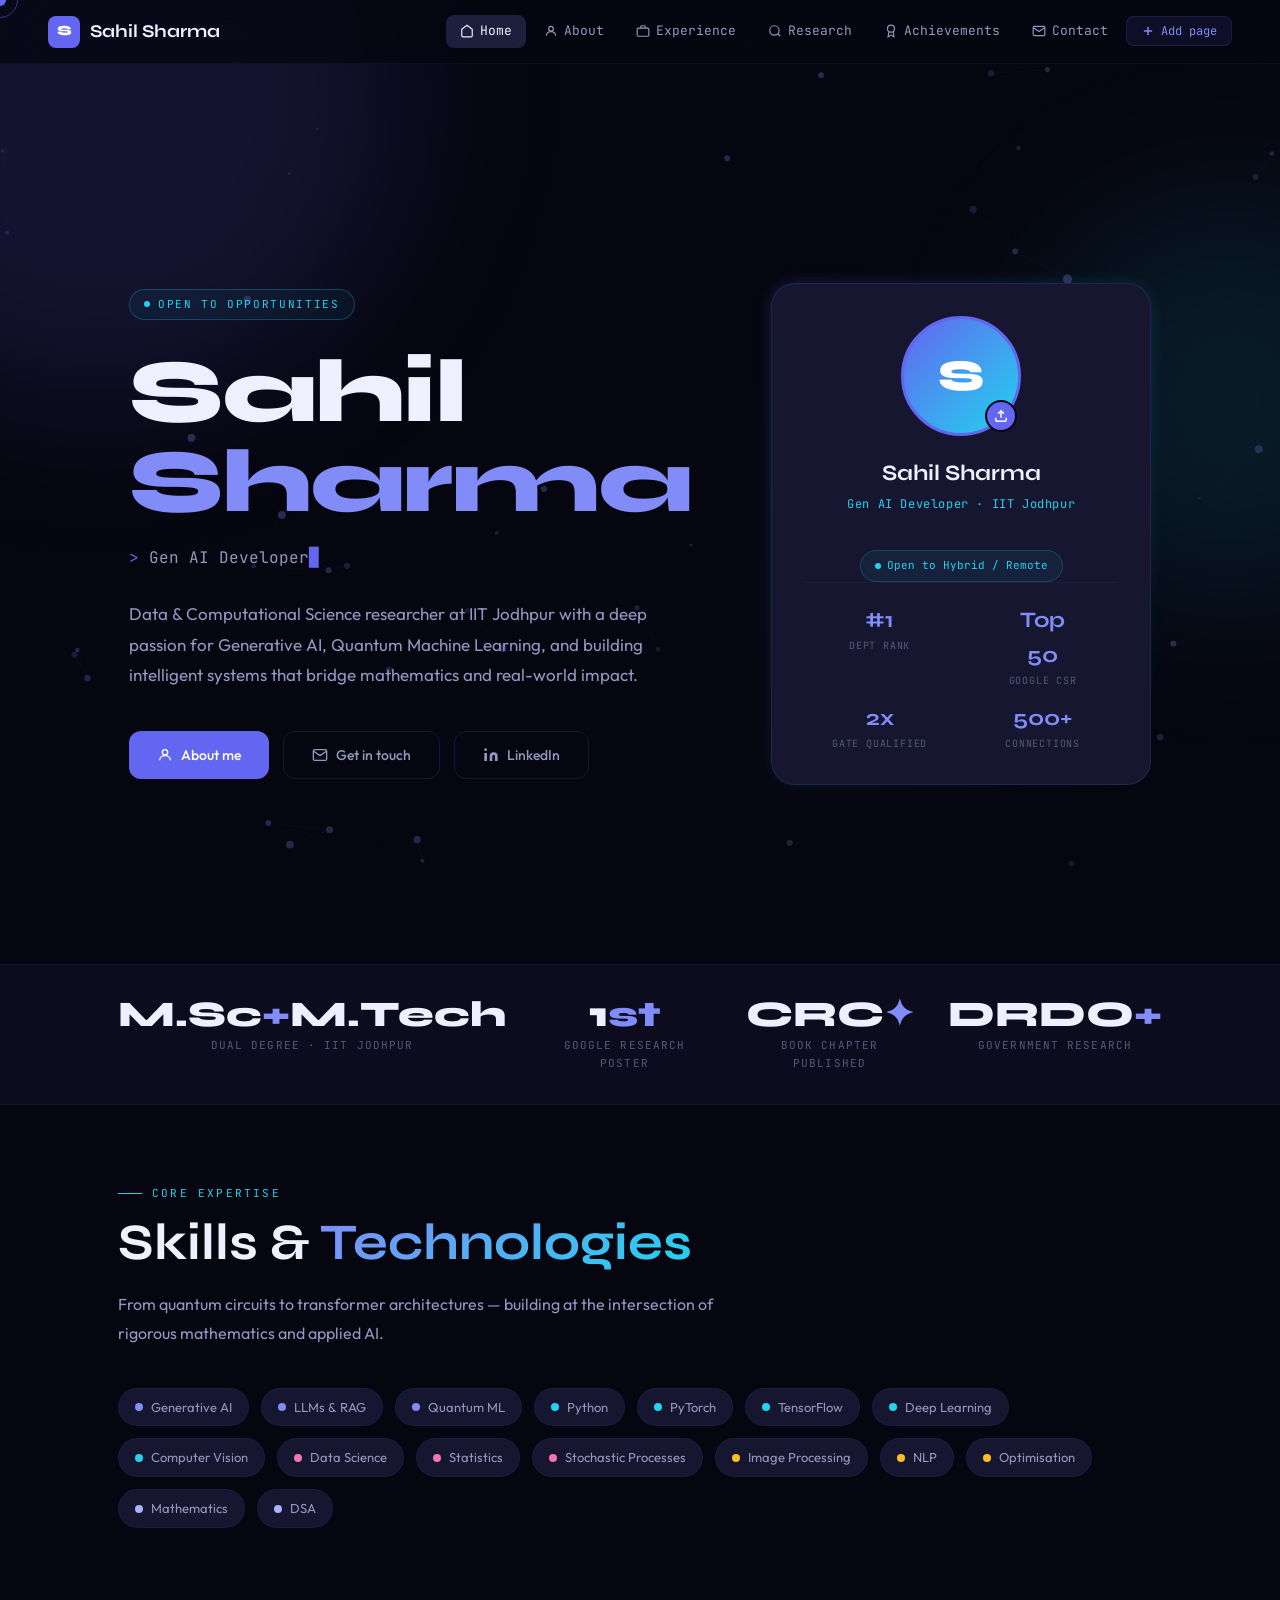
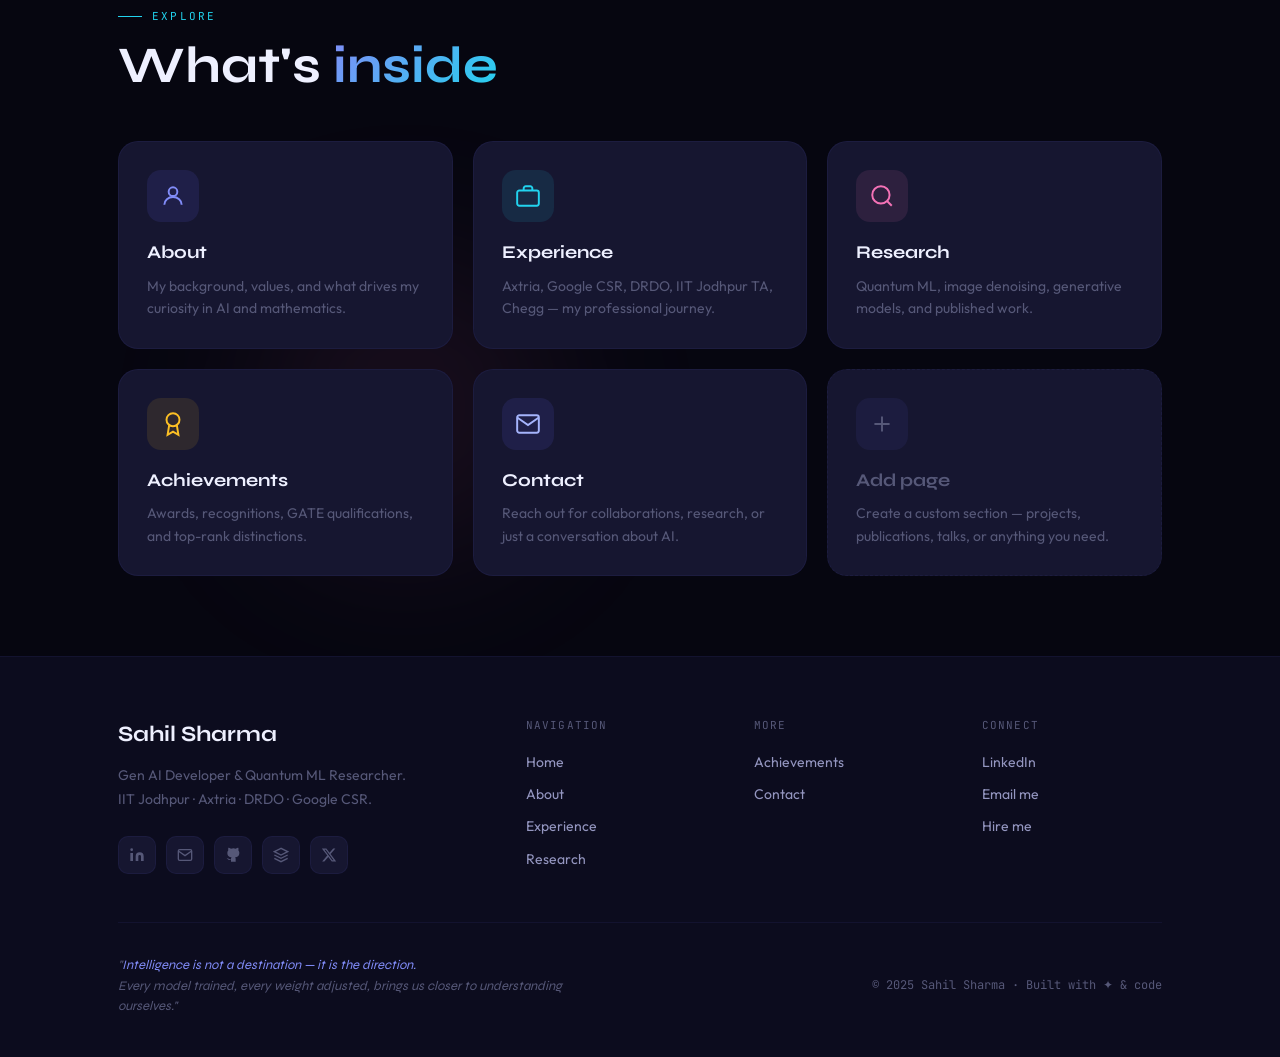
==== index.html @ 3449ba21 "Add files via upload" ====
<!DOCTYPE html>
<html lang="en">
<head>
<meta charset="UTF-8">
<meta name="viewport" content="width=device-width, initial-scale=1.0">
<title>Sahil Sharma — Gen AI Developer & Researcher</title>
<meta name="description" content="Portfolio of Sahil Sharma — Gen AI Developer at Axtria, IIT Jodhpur researcher in Quantum Machine Learning and Data Science.">
<link rel="stylesheet" href="css/main.css">
<style>
/* Hero */
.hero {
  min-height: 100vh;
  display: flex; align-items: center;
  padding: 120px 0 80px;
  position: relative; overflow: hidden;
}
.hero-inner {
  display: grid;
  grid-template-columns: 1fr 380px;
  gap: 80px; align-items: center;
}
.hero-eyebrow {
  display: inline-flex; align-items: center; gap: 8px;
  font-family: var(--font-mono); font-size: 11px;
  color: var(--cyan); letter-spacing: 0.15em; text-transform: uppercase;
  border: 1px solid rgba(34,211,238,0.25); border-radius: 100px;
  padding: 6px 14px; margin-bottom: 28px; background: rgba(34,211,238,0.05);
}
.hero-eyebrow .dot {
  width: 6px; height: 6px; border-radius: 50%; background: var(--cyan);
  animation: blink 1.6s infinite;
}
.hero-name {
  font-family: var(--font-display);
  font-size: clamp(56px, 7vw, 92px);
  font-weight: 800; line-height: 1.0; margin-bottom: 16px;
  letter-spacing: -0.02em;
}
.hero-name .line2 { color: var(--accent2); display: block; }
.hero-typing-wrap {
  display: flex; align-items: center; gap: 10px;
  font-family: var(--font-mono); font-size: 16px;
  color: var(--text2); margin-bottom: 28px; min-height: 28px;
}
.hero-typing-wrap::before { content: '> '; color: var(--accent); }
#typing-text::after {
  content: '█'; color: var(--accent); animation: blink 1s step-start infinite;
}
.hero-desc {
  font-size: 17px; color: var(--text2); line-height: 1.8;
  max-width: 540px; margin-bottom: 40px;
}
.hero-actions { display: flex; gap: 14px; flex-wrap: wrap; }

/* Profile Card */
.profile-card {
  background: var(--surface);
  border: 1px solid var(--border);
  border-radius: 24px;
  padding: 32px;
  text-align: center;
  position: relative;
  animation: float 5s ease-in-out infinite;
}
.profile-card::before {
  content: '';
  position: absolute; inset: -1px;
  border-radius: 25px;
  background: linear-gradient(135deg, rgba(99,102,241,0.4), rgba(34,211,238,0.2), transparent);
  z-index: -1;
  filter: blur(8px);
  opacity: 0.6;
}
.pfp-wrap {
  position: relative;
  width: 120px; height: 120px;
  margin: 0 auto 20px;
  cursor: pointer;
}
.pfp-img {
  width: 120px; height: 120px; border-radius: 50%;
  object-fit: cover; display: none;
  border: 3px solid var(--accent);
}
.pfp-placeholder {
  width: 120px; height: 120px; border-radius: 50%;
  background: linear-gradient(135deg, var(--accent), var(--cyan));
  display: flex; align-items: center; justify-content: center;
  font-family: var(--font-display);
  font-size: 44px; font-weight: 800; color: #fff;
  border: 3px solid var(--accent);
}
.pfp-upload-badge {
  position: absolute; bottom: 4px; right: 4px;
  width: 32px; height: 32px; border-radius: 50%;
  background: var(--accent); border: 2px solid var(--bg);
  display: flex; align-items: center; justify-content: center;
  color: #fff; cursor: pointer;
  transition: transform 0.2s;
}
.pfp-upload-badge:hover { transform: scale(1.1); }
.pfp-upload-badge svg { width: 14px; height: 14px; }
#pfp-upload { display: none; }
.profile-card-name {
  font-family: var(--font-display);
  font-size: 22px; font-weight: 700; margin-bottom: 4px;
}
.profile-card-role {
  font-family: var(--font-mono); font-size: 12px; color: var(--cyan);
  letter-spacing: 0.05em; margin-bottom: 20px;
}
.profile-mini-stats {
  display: grid; grid-template-columns: 1fr 1fr;
  gap: 12px; padding-top: 20px;
  border-top: 1px solid var(--border2);
}
.mini-stat .val {
  font-family: var(--font-display); font-size: 22px; font-weight: 700;
  color: var(--accent2);
}
.mini-stat .lbl {
  font-family: var(--font-mono); font-size: 10px; color: var(--text3);
  text-transform: uppercase; letter-spacing: 0.08em;
}
.profile-status {
  display: inline-flex; align-items: center; gap: 6px;
  margin-top: 16px; padding: 6px 14px;
  background: rgba(34,211,238,0.06); border: 1px solid rgba(34,211,238,0.2);
  border-radius: 100px; font-family: var(--font-mono); font-size: 11px; color: var(--cyan);
}
.profile-status .dot { width:6px;height:6px;border-radius:50%;background:var(--cyan);animation:blink 1.6s infinite; }

/* Quick Stats Bar */
.stats-bar {
  background: var(--bg2);
  border-top: 1px solid var(--border2);
  border-bottom: 1px solid var(--border2);
  padding: 32px 0;
}
.stats-bar-inner {
  display: grid; grid-template-columns: repeat(4, 1fr); gap: 32px;
  text-align: center;
}
.stat-item .val {
  font-family: var(--font-display); font-size: 36px; font-weight: 800;
  color: var(--text); line-height: 1;
}
.stat-item .val span { color: var(--accent2); }
.stat-item .lbl {
  font-family: var(--font-mono); font-size: 11px; color: var(--text3);
  text-transform: uppercase; letter-spacing: 0.1em; margin-top: 4px;
}

/* Skills Preview */
.skills-scroll {
  display: flex; gap: 12px; flex-wrap: wrap; margin-top: 40px;
}
.skill-chip {
  display: flex; align-items: center; gap: 8px;
  padding: 8px 16px; border-radius: 100px;
  background: var(--surface); border: 1px solid var(--border2);
  font-size: 13px; color: var(--text2);
  transition: all 0.25s; cursor: default;
  white-space: nowrap;
}
.skill-chip:hover { border-color: var(--accent); color: var(--text); transform: translateY(-2px); }
.skill-chip .dot { width:8px;height:8px;border-radius:50%;flex-shrink:0; }

/* Page Teaser Cards */
.pages-grid {
  display: grid;
  grid-template-columns: repeat(auto-fill, minmax(260px, 1fr));
  gap: 20px; margin-top: 48px;
}
.page-card {
  display: block; text-decoration: none;
  background: var(--surface); border: 1px solid var(--border2);
  border-radius: var(--radius-lg); padding: 28px;
  transition: all 0.3s; position: relative; overflow: hidden;
  group: true;
}
.page-card::after {
  content: '→';
  position: absolute; right: 20px; top: 50%;
  transform: translateY(-50%) translateX(8px);
  opacity: 0; color: var(--accent2);
  font-size: 20px; transition: all 0.3s;
}
.page-card:hover { border-color: var(--accent); transform: translateY(-4px); }
.page-card:hover::after { opacity: 1; transform: translateY(-50%) translateX(0); }
.page-card-icon {
  width: 52px; height: 52px; border-radius: 14px;
  display: flex; align-items: center; justify-content: center;
  margin-bottom: 16px;
}
.page-card-icon svg { width: 26px; height: 26px; }
.page-card-title {
  font-family: var(--font-display); font-size: 18px; font-weight: 700;
  color: var(--text); margin-bottom: 8px;
}
.page-card-desc { font-size: 14px; color: var(--text3); line-height: 1.6; }

@media(max-width:900px){
  .hero-inner { grid-template-columns:1fr; }
  .profile-card { max-width:320px; margin:0 auto; }
  .stats-bar-inner { grid-template-columns:repeat(2,1fr); }
}
</style>
</head>
<body>
<script src="js/components.js"></script>
<script>
  document.write(getNavHTML(''));
  document.write(getAddPageModalHTML());
</script>

<div class="page-content">
  <!-- ORBs -->
  <div class="orb orb-accent" style="width:600px;height:600px;top:-200px;left:-200px;"></div>
  <div class="orb orb-cyan"   style="width:400px;height:400px;top:200px;right:-150px;"></div>
  <div class="orb orb-pink"   style="width:300px;height:300px;bottom:100px;left:20%;"></div>

  <!-- HERO -->
  <section class="hero">
    <div class="container">
      <div class="hero-inner">
        <div>
          <div class="hero-eyebrow anim-fade-up">
            <span class="dot"></span>
            Open to opportunities
          </div>
          <h1 class="hero-name anim-fade-up-2">
            Sahil
            <span class="line2">Sharma</span>
          </h1>
          <div class="hero-typing-wrap anim-fade-up-3">
            <span id="typing-text"></span>
          </div>
          <p class="hero-desc anim-fade-up-3">
            Data &amp; Computational Science researcher at IIT Jodhpur with a deep passion for
            Generative AI, Quantum Machine Learning, and building intelligent systems
            that bridge mathematics and real-world impact.
          </p>
          <div class="hero-actions anim-fade-up-4">
            <a href="pages/about.html" class="btn btn-primary">
              <svg viewBox="0 0 24 24" fill="none" stroke="currentColor" stroke-width="2"><circle cx="12" cy="8" r="4"/><path d="M4 20c0-4 3.6-7 8-7s8 3 8 7"/></svg>
              About me
            </a>
            <a href="pages/contact.html" class="btn btn-ghost">
              <svg viewBox="0 0 24 24" fill="none" stroke="currentColor" stroke-width="2"><path d="M4 4h16c1.1 0 2 .9 2 2v12c0 1.1-.9 2-2 2H4c-1.1 0-2-.9-2-2V6c0-1.1.9-2 2-2z"/><polyline points="22,6 12,13 2,6"/></svg>
              Get in touch
            </a>
            <a href="https://www.linkedin.com/in/sahil-sharma-2251b715b/" target="_blank" class="btn btn-ghost">
              <svg viewBox="0 0 24 24" fill="currentColor" width="16" height="16"><path d="M16 8a6 6 0 0 1 6 6v7h-4v-7a2 2 0 0 0-4 0v7h-4v-7a6 6 0 0 1 6-6zM2 9h4v12H2z"/><circle cx="4" cy="4" r="2"/></svg>
              LinkedIn
            </a>
          </div>
        </div>

        <!-- Profile Card -->
        <div class="anim-fade-up-4">
          <div class="profile-card">
            <div class="pfp-wrap" onclick="document.getElementById('pfp-upload').click()" data-tooltip="Click to update photo">
              <img class="pfp-img" id="pfp-preview" alt="Sahil Sharma">
              <div class="pfp-placeholder" id="pfp-placeholder">S</div>
              <div class="pfp-upload-badge">
                <svg viewBox="0 0 24 24" fill="none" stroke="currentColor" stroke-width="2.5"><path d="M21 15v4a2 2 0 0 1-2 2H5a2 2 0 0 1-2-2v-4"/><polyline points="17 8 12 3 7 8"/><line x1="12" y1="3" x2="12" y2="15"/></svg>
              </div>
            </div>
            <input type="file" id="pfp-upload" accept="image/*">
            <div class="profile-card-name">Sahil Sharma</div>
            <div class="profile-card-role">Gen AI Developer · IIT Jodhpur</div>
            <div class="profile-status"><span class="dot"></span> Open to Hybrid / Remote</div>
            <div class="profile-mini-stats">
              <div class="mini-stat"><div class="val">#1</div><div class="lbl">Dept Rank</div></div>
              <div class="mini-stat"><div class="val">Top<br>50</div><div class="lbl">Google CSR</div></div>
              <div class="mini-stat"><div class="val">2x</div><div class="lbl">GATE Qualified</div></div>
              <div class="mini-stat"><div class="val">500+</div><div class="lbl">Connections</div></div>
            </div>
          </div>
        </div>
      </div>
    </div>
  </section>

  <!-- STATS BAR -->
  <div class="stats-bar">
    <div class="container">
      <div class="stats-bar-inner">
        <div class="stat-item" data-reveal data-delay="0s">
          <div class="val">M.Sc<span>+</span>M.Tech</div>
          <div class="lbl">Dual Degree · IIT Jodhpur</div>
        </div>
        <div class="stat-item" data-reveal data-delay="0.1s">
          <div class="val">1<span>st</span></div>
          <div class="lbl">Google Research Poster</div>
        </div>
        <div class="stat-item" data-reveal data-delay="0.2s">
          <div class="val">CRC<span>✦</span></div>
          <div class="lbl">Book Chapter Published</div>
        </div>
        <div class="stat-item" data-reveal data-delay="0.3s">
          <div class="val">DRDO<span>+</span></div>
          <div class="lbl">Government Research</div>
        </div>
      </div>
    </div>
  </div>

  <!-- SKILLS -->
  <section class="section">
    <div class="container">
      <div class="section-eyebrow" data-reveal>Core Expertise</div>
      <h2 class="section-title" data-reveal>Skills &amp; <span class="highlight">Technologies</span></h2>
      <p class="section-sub" data-reveal data-delay="0.1s">
        From quantum circuits to transformer architectures — building at the intersection of rigorous mathematics and applied AI.
      </p>
      <div class="skills-scroll" data-reveal data-delay="0.2s">
        <div class="skill-chip"><span class="dot" style="background:#818cf8"></span>Generative AI</div>
        <div class="skill-chip"><span class="dot" style="background:#818cf8"></span>LLMs &amp; RAG</div>
        <div class="skill-chip"><span class="dot" style="background:#818cf8"></span>Quantum ML</div>
        <div class="skill-chip"><span class="dot" style="background:#22d3ee"></span>Python</div>
        <div class="skill-chip"><span class="dot" style="background:#22d3ee"></span>PyTorch</div>
        <div class="skill-chip"><span class="dot" style="background:#22d3ee"></span>TensorFlow</div>
        <div class="skill-chip"><span class="dot" style="background:#22d3ee"></span>Deep Learning</div>
        <div class="skill-chip"><span class="dot" style="background:#22d3ee"></span>Computer Vision</div>
        <div class="skill-chip"><span class="dot" style="background:#f472b6"></span>Data Science</div>
        <div class="skill-chip"><span class="dot" style="background:#f472b6"></span>Statistics</div>
        <div class="skill-chip"><span class="dot" style="background:#f472b6"></span>Stochastic Processes</div>
        <div class="skill-chip"><span class="dot" style="background:#fbbf24"></span>Image Processing</div>
        <div class="skill-chip"><span class="dot" style="background:#fbbf24"></span>NLP</div>
        <div class="skill-chip"><span class="dot" style="background:#fbbf24"></span>Optimisation</div>
        <div class="skill-chip"><span class="dot" style="background:#a5b4fc"></span>Mathematics</div>
        <div class="skill-chip"><span class="dot" style="background:#a5b4fc"></span>DSA</div>
      </div>
    </div>
  </section>

  <!-- PAGES OVERVIEW -->
  <section class="section" style="padding-top:0;">
    <div class="container">
      <div class="section-eyebrow" data-reveal>Explore</div>
      <h2 class="section-title" data-reveal>What's <span class="highlight">inside</span></h2>
      <div class="pages-grid">
        <a href="pages/about.html" class="page-card" data-reveal>
          <div class="page-card-icon" style="background:rgba(99,102,241,0.12);">
            <svg viewBox="0 0 24 24" fill="none" stroke="#818cf8" stroke-width="1.8"><circle cx="12" cy="8" r="4"/><path d="M4 20c0-4 3.6-7 8-7s8 3 8 7"/></svg>
          </div>
          <div class="page-card-title">About</div>
          <div class="page-card-desc">My background, values, and what drives my curiosity in AI and mathematics.</div>
        </a>
        <a href="pages/experience.html" class="page-card" data-reveal data-delay="0.05s">
          <div class="page-card-icon" style="background:rgba(34,211,238,0.1);">
            <svg viewBox="0 0 24 24" fill="none" stroke="#22d3ee" stroke-width="1.8"><rect x="2" y="7" width="20" height="14" rx="2"/><path d="M16 7V5a2 2 0 0 0-2-2h-4a2 2 0 0 0-2 2v2"/></svg>
          </div>
          <div class="page-card-title">Experience</div>
          <div class="page-card-desc">Axtria, Google CSR, DRDO, IIT Jodhpur TA, Chegg — my professional journey.</div>
        </a>
        <a href="pages/research.html" class="page-card" data-reveal data-delay="0.1s">
          <div class="page-card-icon" style="background:rgba(244,114,182,0.1);">
            <svg viewBox="0 0 24 24" fill="none" stroke="#f472b6" stroke-width="1.8"><circle cx="11" cy="11" r="8"/><path d="m21 21-4.35-4.35"/></svg>
          </div>
          <div class="page-card-title">Research</div>
          <div class="page-card-desc">Quantum ML, image denoising, generative models, and published work.</div>
        </a>
        <a href="pages/achievements.html" class="page-card" data-reveal data-delay="0.15s">
          <div class="page-card-icon" style="background:rgba(251,191,36,0.1);">
            <svg viewBox="0 0 24 24" fill="none" stroke="#fbbf24" stroke-width="1.8"><circle cx="12" cy="8" r="6"/><path d="M15.477 12.89L17 22l-5-3-5 3 1.523-9.11"/></svg>
          </div>
          <div class="page-card-title">Achievements</div>
          <div class="page-card-desc">Awards, recognitions, GATE qualifications, and top-rank distinctions.</div>
        </a>
        <a href="pages/contact.html" class="page-card" data-reveal data-delay="0.2s">
          <div class="page-card-icon" style="background:rgba(99,102,241,0.12);">
            <svg viewBox="0 0 24 24" fill="none" stroke="#a5b4fc" stroke-width="1.8"><path d="M4 4h16c1.1 0 2 .9 2 2v12c0 1.1-.9 2-2 2H4c-1.1 0-2-.9-2-2V6c0-1.1.9-2 2-2z"/><polyline points="22,6 12,13 2,6"/></svg>
          </div>
          <div class="page-card-title">Contact</div>
          <div class="page-card-desc">Reach out for collaborations, research, or just a conversation about AI.</div>
        </a>
        <div class="page-card" id="add-page-trigger" style="cursor:pointer;border-style:dashed;" data-reveal data-delay="0.25s" onclick="document.getElementById('add-page-btn').click()">
          <div class="page-card-icon" style="background:rgba(99,102,241,0.08);">
            <svg viewBox="0 0 24 24" fill="none" stroke="#565878" stroke-width="1.8"><line x1="12" y1="5" x2="12" y2="19"/><line x1="5" y1="12" x2="19" y2="12"/></svg>
          </div>
          <div class="page-card-title" style="color:var(--text3);">Add page</div>
          <div class="page-card-desc">Create a custom section — projects, publications, talks, or anything you need.</div>
        </div>
      </div>
    </div>
  </section>
</div>

<script>document.write(getFooterHTML(''));</script>
<script src="js/main.js"></script>
</body>
</html>
---- css/main.css ----
@import url('https://fonts.googleapis.com/css2?family=Syne:wght@400;500;600;700;800&family=Outfit:wght@300;400;500;600&family=JetBrains+Mono:wght@400;500&display=swap');

:root {
  --bg:       #060610;
  --bg2:      #0c0c1e;
  --bg3:      #111128;
  --surface:  #161630;
  --surface2: #1e1e3d;
  --border:   rgba(99,102,241,0.18);
  --border2:  rgba(99,102,241,0.08);
  --accent:   #6366f1;
  --accent2:  #818cf8;
  --accent3:  #a5b4fc;
  --cyan:     #22d3ee;
  --cyan2:    #67e8f9;
  --pink:     #f472b6;
  --gold:     #fbbf24;
  --text:     #eef0ff;
  --text2:    #9496c0;
  --text3:    #565878;
  --radius:   12px;
  --radius-lg:20px;
  --nav-h:    64px;
  --font-display: 'Syne', sans-serif;
  --font-body:    'Outfit', sans-serif;
  --font-mono:    'JetBrains Mono', monospace;
}

*, *::before, *::after { box-sizing: border-box; margin: 0; padding: 0; }
html { scroll-behavior: smooth; font-size: 16px; }

body {
  font-family: var(--font-body);
  background: var(--bg);
  color: var(--text);
  min-height: 100vh;
  overflow-x: hidden;
  line-height: 1.6;
  cursor: none;
}

/* ── Custom Cursor ── */
#cursor {
  width: 12px; height: 12px;
  border-radius: 50%;
  background: var(--accent);
  position: fixed;
  pointer-events: none;
  z-index: 9999;
  transform: translate(-50%,-50%);
  transition: transform 0.1s, width 0.2s, height 0.2s, opacity 0.2s;
  mix-blend-mode: screen;
}
#cursor-ring {
  width: 36px; height: 36px;
  border-radius: 50%;
  border: 1px solid rgba(99,102,241,0.5);
  position: fixed;
  pointer-events: none;
  z-index: 9998;
  transform: translate(-50%,-50%);
  transition: transform 0.12s ease-out, width 0.2s, height 0.2s;
}
body:has(a:hover) #cursor, body:has(button:hover) #cursor { width: 20px; height: 20px; }

/* ── Neural Grid Background ── */
.neural-bg {
  position: fixed; inset: 0; z-index: 0; pointer-events: none; overflow: hidden;
}
.neural-bg canvas { position: absolute; inset: 0; opacity: 0.35; }

/* ── Navigation ── */
nav {
  position: fixed; top: 0; left: 0; right: 0;
  height: var(--nav-h);
  z-index: 100;
  display: flex;
  align-items: center;
  justify-content: space-between;
  padding: 0 48px;
  background: rgba(6,6,16,0.75);
  backdrop-filter: blur(20px);
  border-bottom: 1px solid var(--border2);
}
.nav-logo {
  font-family: var(--font-display);
  font-size: 18px;
  font-weight: 700;
  color: var(--text);
  text-decoration: none;
  display: flex;
  align-items: center;
  gap: 10px;
}
.nav-logo-mark {
  width: 32px; height: 32px;
  background: var(--accent);
  border-radius: 8px;
  display: flex; align-items: center; justify-content: center;
  font-size: 14px; font-weight: 800; color: #fff;
}
.nav-links {
  display: flex; gap: 4px; align-items: center;
}
.nav-links a {
  font-size: 13px;
  font-family: var(--font-mono);
  color: var(--text2);
  text-decoration: none;
  padding: 6px 14px;
  border-radius: 8px;
  transition: all 0.2s;
  display: flex; align-items: center; gap: 6px;
}
.nav-links a:hover, .nav-links a.active {
  color: var(--text);
  background: var(--surface2);
}
.nav-links a svg { width: 14px; height: 14px; }

/* Add Page Button */
.nav-add-btn {
  display: flex; align-items: center; gap: 6px;
  font-size: 12px;
  font-family: var(--font-mono);
  color: var(--accent2);
  background: rgba(99,102,241,0.1);
  border: 1px solid var(--border);
  border-radius: 8px;
  padding: 6px 14px;
  cursor: pointer;
  transition: all 0.2s;
  text-decoration: none;
}
.nav-add-btn:hover { background: rgba(99,102,241,0.2); color: var(--text); }

/* ── Page Content ── */
.page-content {
  position: relative; z-index: 1;
  min-height: 100vh;
  padding-top: var(--nav-h);
}

/* ── Section Wrappers ── */
.container { max-width: 1140px; margin: 0 auto; padding: 0 48px; }
.section { padding: 80px 0; }
.section-sm { padding: 48px 0; }

/* ── Section Labels ── */
.section-eyebrow {
  font-family: var(--font-mono);
  font-size: 11px;
  color: var(--cyan);
  letter-spacing: 0.2em;
  text-transform: uppercase;
  margin-bottom: 12px;
  display: flex; align-items: center; gap: 10px;
}
.section-eyebrow::before {
  content: '';
  width: 24px; height: 1px;
  background: var(--cyan);
  display: block;
}
.section-title {
  font-family: var(--font-display);
  font-size: clamp(32px, 4vw, 52px);
  font-weight: 700;
  line-height: 1.08;
  color: var(--text);
  margin-bottom: 20px;
}
.section-title .highlight {
  background: linear-gradient(135deg, var(--accent2), var(--cyan));
  -webkit-background-clip: text;
  -webkit-text-fill-color: transparent;
  background-clip: text;
}
.section-sub {
  font-size: 16px;
  color: var(--text2);
  line-height: 1.8;
  max-width: 600px;
}

/* ── Cards ── */
.card {
  background: var(--surface);
  border: 1px solid var(--border2);
  border-radius: var(--radius-lg);
  padding: 28px;
  transition: border-color 0.3s, transform 0.3s;
  position: relative;
  overflow: hidden;
}
.card::before {
  content: '';
  position: absolute; top: 0; left: 0; right: 0;
  height: 1px;
  background: linear-gradient(90deg, transparent, var(--accent), transparent);
  opacity: 0;
  transition: opacity 0.3s;
}
.card:hover { border-color: var(--border); transform: translateY(-3px); }
.card:hover::before { opacity: 1; }

/* ── Buttons ── */
.btn {
  display: inline-flex; align-items: center; gap: 8px;
  padding: 12px 28px;
  border-radius: var(--radius);
  font-family: var(--font-body);
  font-size: 14px;
  font-weight: 500;
  cursor: pointer;
  text-decoration: none;
  border: none;
  transition: all 0.2s;
}
.btn-primary {
  background: var(--accent);
  color: #fff;
}
.btn-primary:hover { background: var(--accent2); transform: translateY(-2px); }
.btn-ghost {
  background: transparent;
  color: var(--text2);
  border: 1px solid var(--border);
}
.btn-ghost:hover { border-color: var(--accent); color: var(--text); background: rgba(99,102,241,0.08); }
.btn svg { width: 16px; height: 16px; }

/* ── Tags / Badges ── */
.tag {
  display: inline-flex; align-items: center; gap: 6px;
  font-family: var(--font-mono);
  font-size: 11px;
  padding: 4px 12px;
  border-radius: 100px;
  letter-spacing: 0.05em;
}
.tag-accent { background: rgba(99,102,241,0.12); color: var(--accent3); border: 1px solid rgba(99,102,241,0.2); }
.tag-cyan   { background: rgba(34,211,238,0.1);  color: var(--cyan2);   border: 1px solid rgba(34,211,238,0.2); }
.tag-pink   { background: rgba(244,114,182,0.1); color: var(--pink);    border: 1px solid rgba(244,114,182,0.2); }
.tag-gold   { background: rgba(251,191,36,0.1);  color: var(--gold);    border: 1px solid rgba(251,191,36,0.2); }

/* ── Glowing Orb Accents ── */
.orb {
  position: absolute;
  border-radius: 50%;
  filter: blur(80px);
  pointer-events: none;
  z-index: 0;
}
.orb-accent { background: rgba(99,102,241,0.15); }
.orb-cyan   { background: rgba(34,211,238,0.1);  }
.orb-pink   { background: rgba(244,114,182,0.08); }

/* ── Footer ── */
footer {
  position: relative; z-index: 1;
  border-top: 1px solid var(--border2);
  padding: 60px 0 40px;
  background: var(--bg2);
}
.footer-grid {
  display: grid;
  grid-template-columns: 2fr 1fr 1fr 1fr;
  gap: 48px;
  margin-bottom: 48px;
}
.footer-brand-name {
  font-family: var(--font-display);
  font-size: 22px;
  font-weight: 700;
  color: var(--text);
  margin-bottom: 12px;
}
.footer-brand-desc {
  font-size: 14px;
  color: var(--text3);
  line-height: 1.7;
  margin-bottom: 24px;
}
.footer-social { display: flex; gap: 10px; }
.footer-social a {
  width: 38px; height: 38px;
  border-radius: 10px;
  border: 1px solid var(--border2);
  background: var(--surface);
  display: flex; align-items: center; justify-content: center;
  color: var(--text3);
  text-decoration: none;
  transition: all 0.2s;
}
.footer-social a:hover { border-color: var(--accent); color: var(--accent2); background: rgba(99,102,241,0.08); }
.footer-social a svg { width: 16px; height: 16px; }
.footer-col-title {
  font-family: var(--font-mono);
  font-size: 11px;
  color: var(--text3);
  text-transform: uppercase;
  letter-spacing: 0.1em;
  margin-bottom: 16px;
}
.footer-links { display: flex; flex-direction: column; gap: 10px; }
.footer-links a {
  font-size: 14px; color: var(--text2);
  text-decoration: none; transition: color 0.2s;
  display: flex; align-items: center; gap: 6px;
}
.footer-links a:hover { color: var(--accent2); }
.footer-bottom {
  padding-top: 32px;
  border-top: 1px solid var(--border2);
  display: flex; align-items: center; justify-content: space-between;
  flex-wrap: wrap; gap: 16px;
}
.footer-quote {
  font-family: var(--font-display);
  font-size: 13px;
  font-style: italic;
  color: var(--text3);
  max-width: 480px;
  line-height: 1.6;
}
.footer-quote span { color: var(--accent2); }
.footer-copy { font-size: 12px; color: var(--text3); font-family: var(--font-mono); }

/* ── Add Page Modal ── */
.modal-overlay {
  position: fixed; inset: 0; z-index: 500;
  background: rgba(6,6,16,0.85);
  backdrop-filter: blur(12px);
  display: flex; align-items: center; justify-content: center;
  opacity: 0; pointer-events: none;
  transition: opacity 0.3s;
}
.modal-overlay.open { opacity: 1; pointer-events: all; }
.modal {
  background: var(--surface);
  border: 1px solid var(--border);
  border-radius: var(--radius-lg);
  padding: 40px;
  width: min(560px, 90vw);
  transform: translateY(20px);
  transition: transform 0.3s;
}
.modal-overlay.open .modal { transform: translateY(0); }
.modal-title {
  font-family: var(--font-display);
  font-size: 22px;
  font-weight: 700;
  margin-bottom: 8px;
}
.modal-sub { font-size: 14px; color: var(--text2); margin-bottom: 28px; }
.form-group { margin-bottom: 20px; }
.form-label {
  display: block;
  font-family: var(--font-mono);
  font-size: 11px;
  color: var(--text3);
  text-transform: uppercase;
  letter-spacing: 0.1em;
  margin-bottom: 8px;
}
.form-input, .form-select, .form-textarea {
  width: 100%;
  background: var(--bg3);
  border: 1px solid var(--border2);
  border-radius: var(--radius);
  padding: 10px 14px;
  font-family: var(--font-body);
  font-size: 14px;
  color: var(--text);
  transition: border-color 0.2s;
  outline: none;
}
.form-input:focus, .form-select:focus, .form-textarea:focus { border-color: var(--accent); }
.form-textarea { resize: vertical; min-height: 80px; }
.form-select option { background: var(--bg3); }
.modal-actions { display: flex; gap: 12px; justify-content: flex-end; margin-top: 28px; }
.icon-grid {
  display: grid; grid-template-columns: repeat(6,1fr); gap: 8px; margin-top: 8px;
}
.icon-option {
  aspect-ratio: 1;
  border: 1px solid var(--border2);
  border-radius: 10px;
  display: flex; align-items: center; justify-content: center;
  cursor: pointer;
  transition: all 0.2s;
  font-size: 18px;
  background: var(--bg3);
}
.icon-option:hover, .icon-option.selected { border-color: var(--accent); background: rgba(99,102,241,0.1); }

/* ── Tooltip ── */
[data-tooltip] { position: relative; }
[data-tooltip]::after {
  content: attr(data-tooltip);
  position: absolute;
  bottom: calc(100% + 8px);
  left: 50%; transform: translateX(-50%);
  background: var(--surface2);
  color: var(--text);
  font-family: var(--font-mono);
  font-size: 11px;
  padding: 6px 10px;
  border-radius: 6px;
  white-space: nowrap;
  border: 1px solid var(--border);
  pointer-events: none;
  opacity: 0;
  transition: opacity 0.2s;
  z-index: 200;
}
[data-tooltip]:hover::after { opacity: 1; }

/* ── Animations ── */
@keyframes fadeUp   { from { opacity:0; transform:translateY(32px); } to { opacity:1; transform:translateY(0); } }
@keyframes fadeIn   { from { opacity:0; } to { opacity:1; } }
@keyframes blink    { 0%,100%{opacity:1}50%{opacity:0} }
@keyframes float    { 0%,100%{transform:translateY(0)} 50%{transform:translateY(-8px)} }
@keyframes scanline { from{transform:translateY(-100%)} to{transform:translateY(100vh)} }
@keyframes glow     { 0%,100%{box-shadow:0 0 8px var(--accent)} 50%{box-shadow:0 0 24px var(--accent)} }

.anim-fade-up   { animation: fadeUp 0.7s ease both; }
.anim-fade-up-2 { animation: fadeUp 0.7s 0.15s ease both; }
.anim-fade-up-3 { animation: fadeUp 0.7s 0.3s ease both; }
.anim-fade-up-4 { animation: fadeUp 0.7s 0.45s ease both; }
.anim-float     { animation: float 4s ease-in-out infinite; }

/* ── Responsive ── */
@media(max-width:900px){
  nav { padding: 0 24px; }
  .nav-links { display: none; }
  .container { padding: 0 24px; }
  .footer-grid { grid-template-columns: 1fr 1fr; }
}
@media(max-width:600px){
  .footer-grid { grid-template-columns: 1fr; }
  .footer-bottom { flex-direction: column; text-align: center; }
}
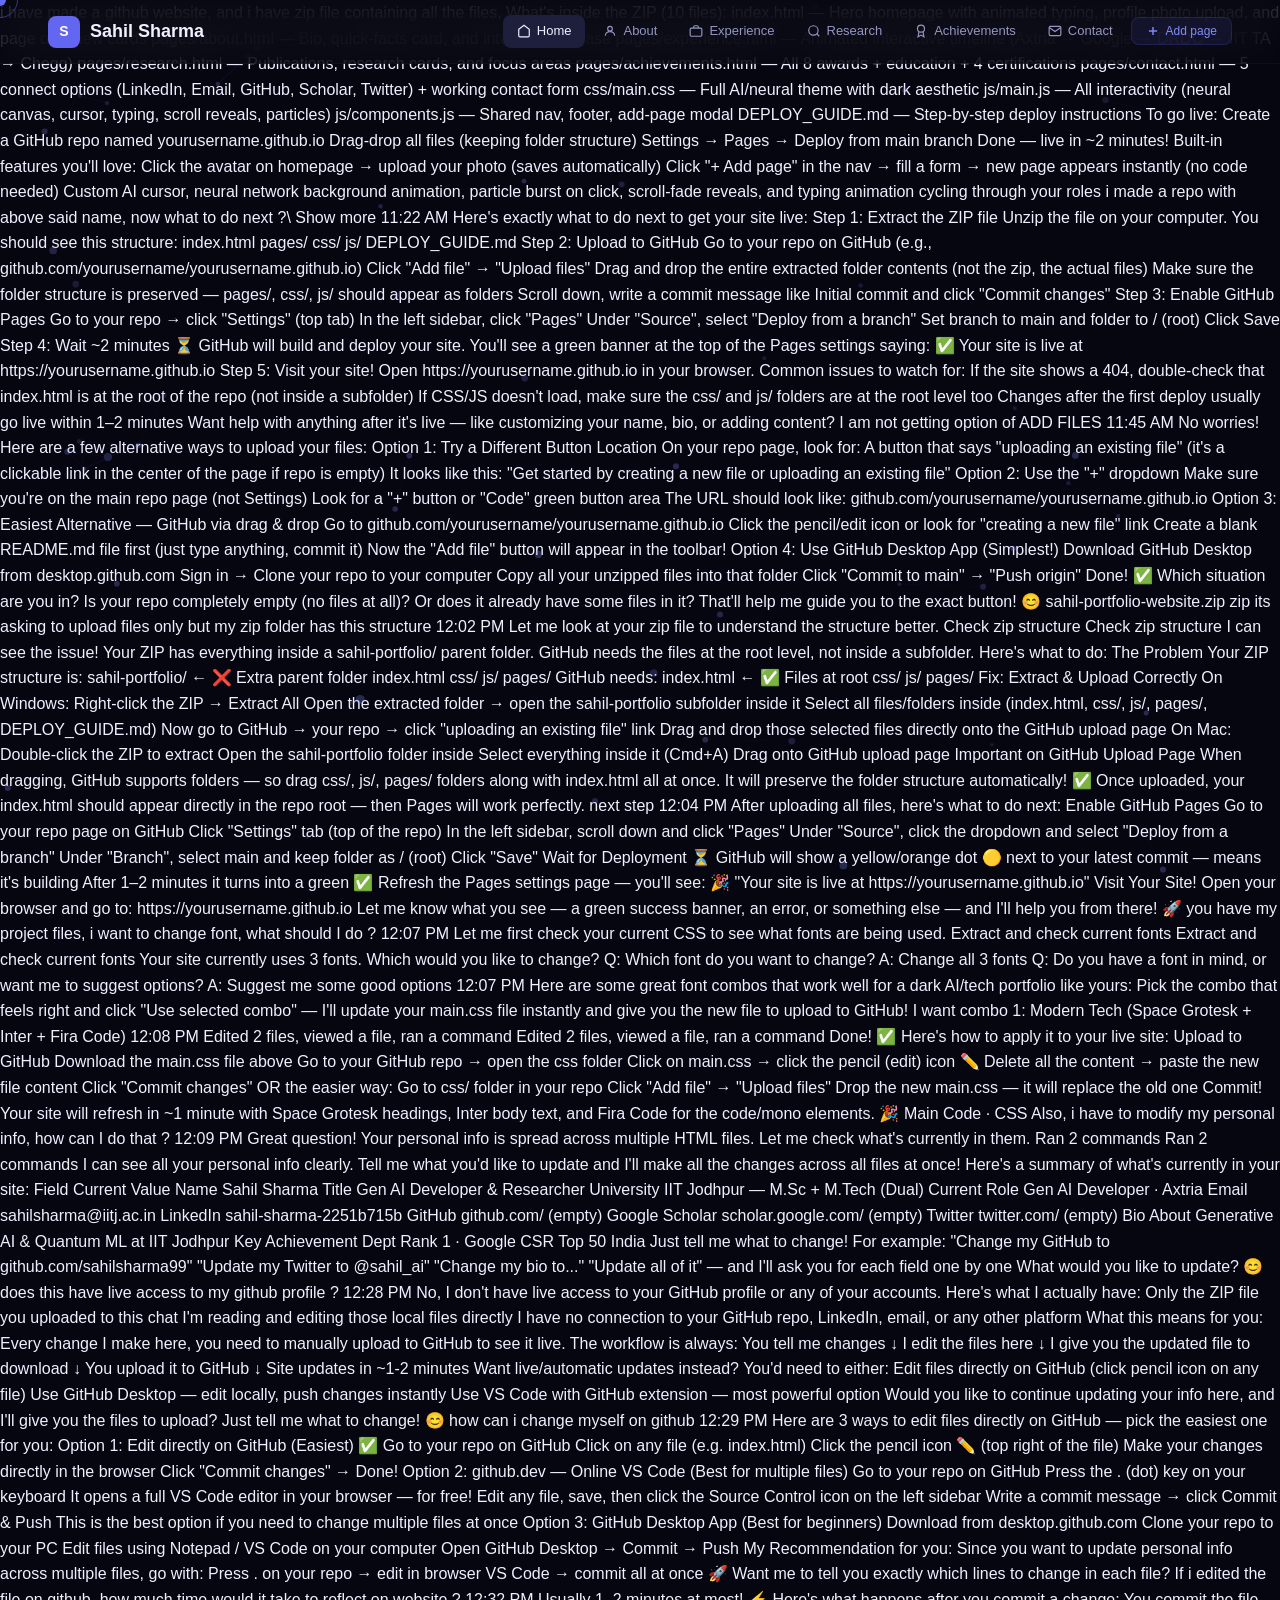
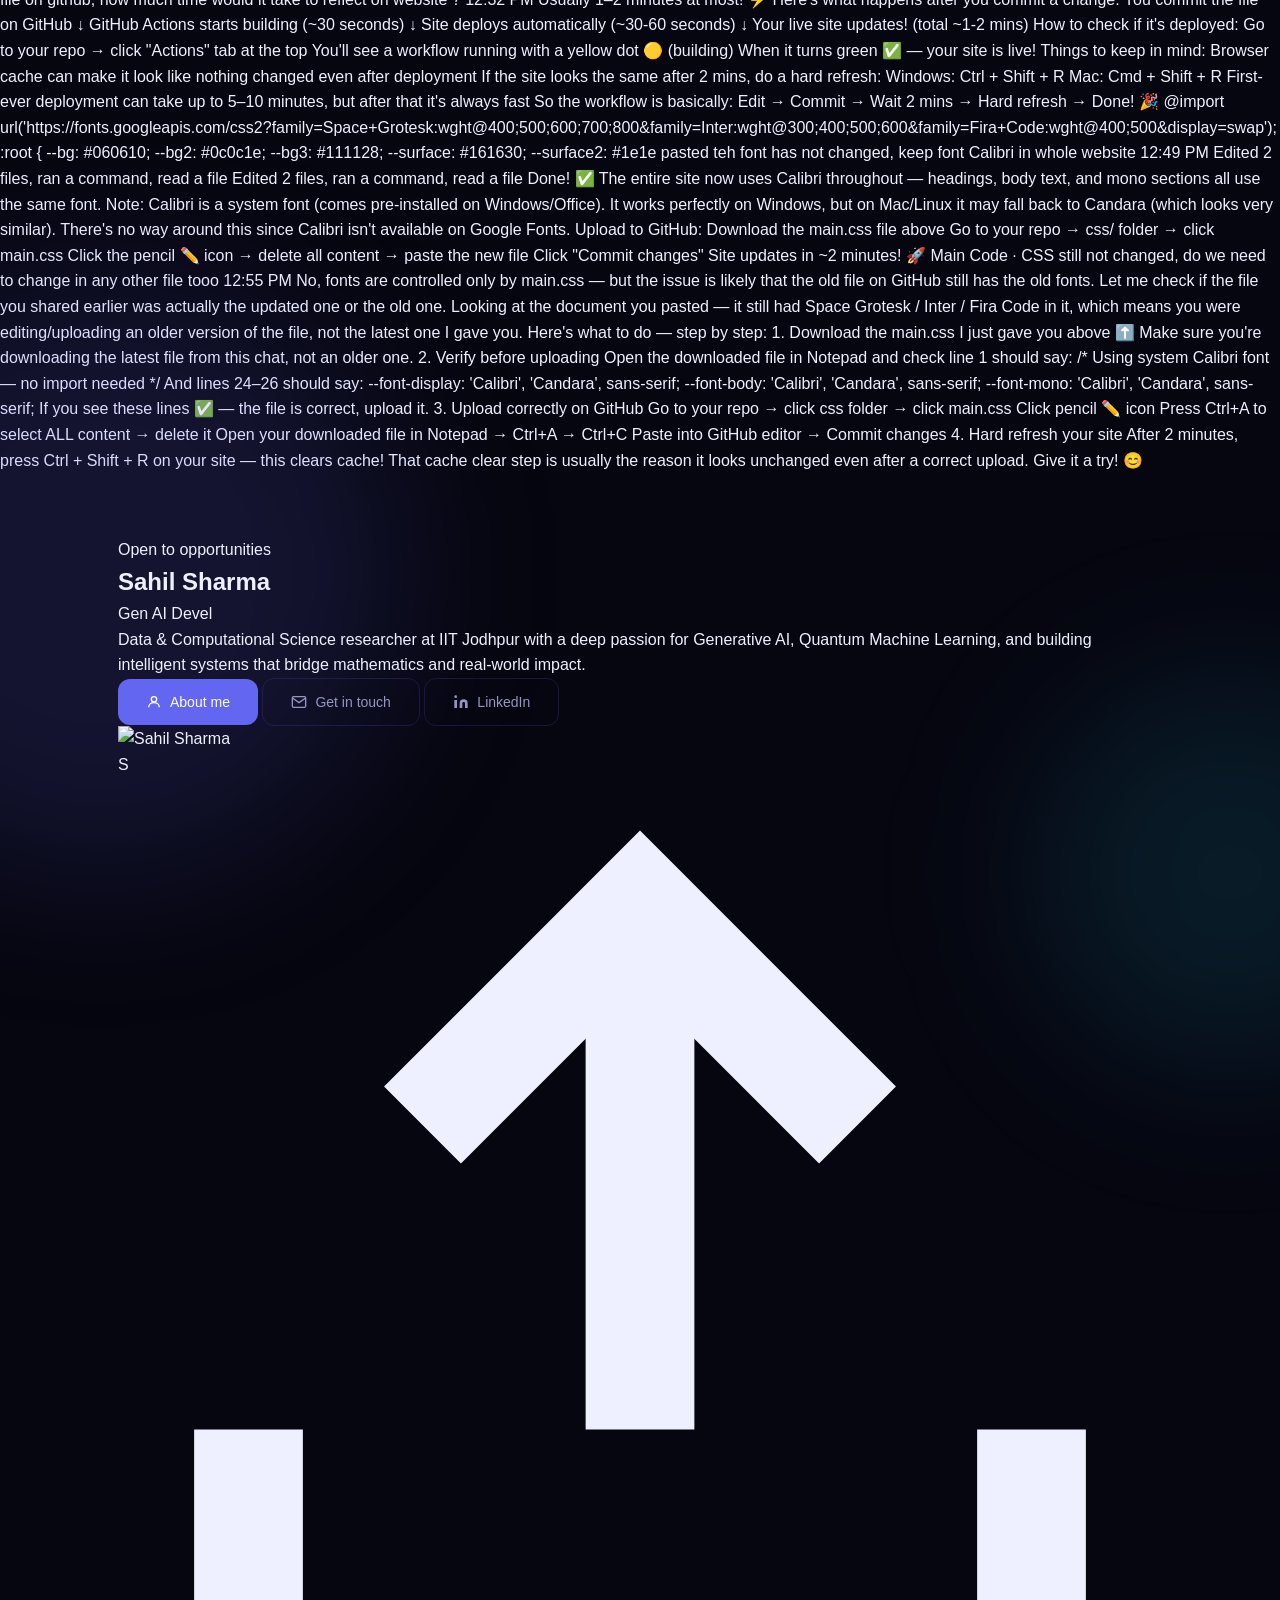
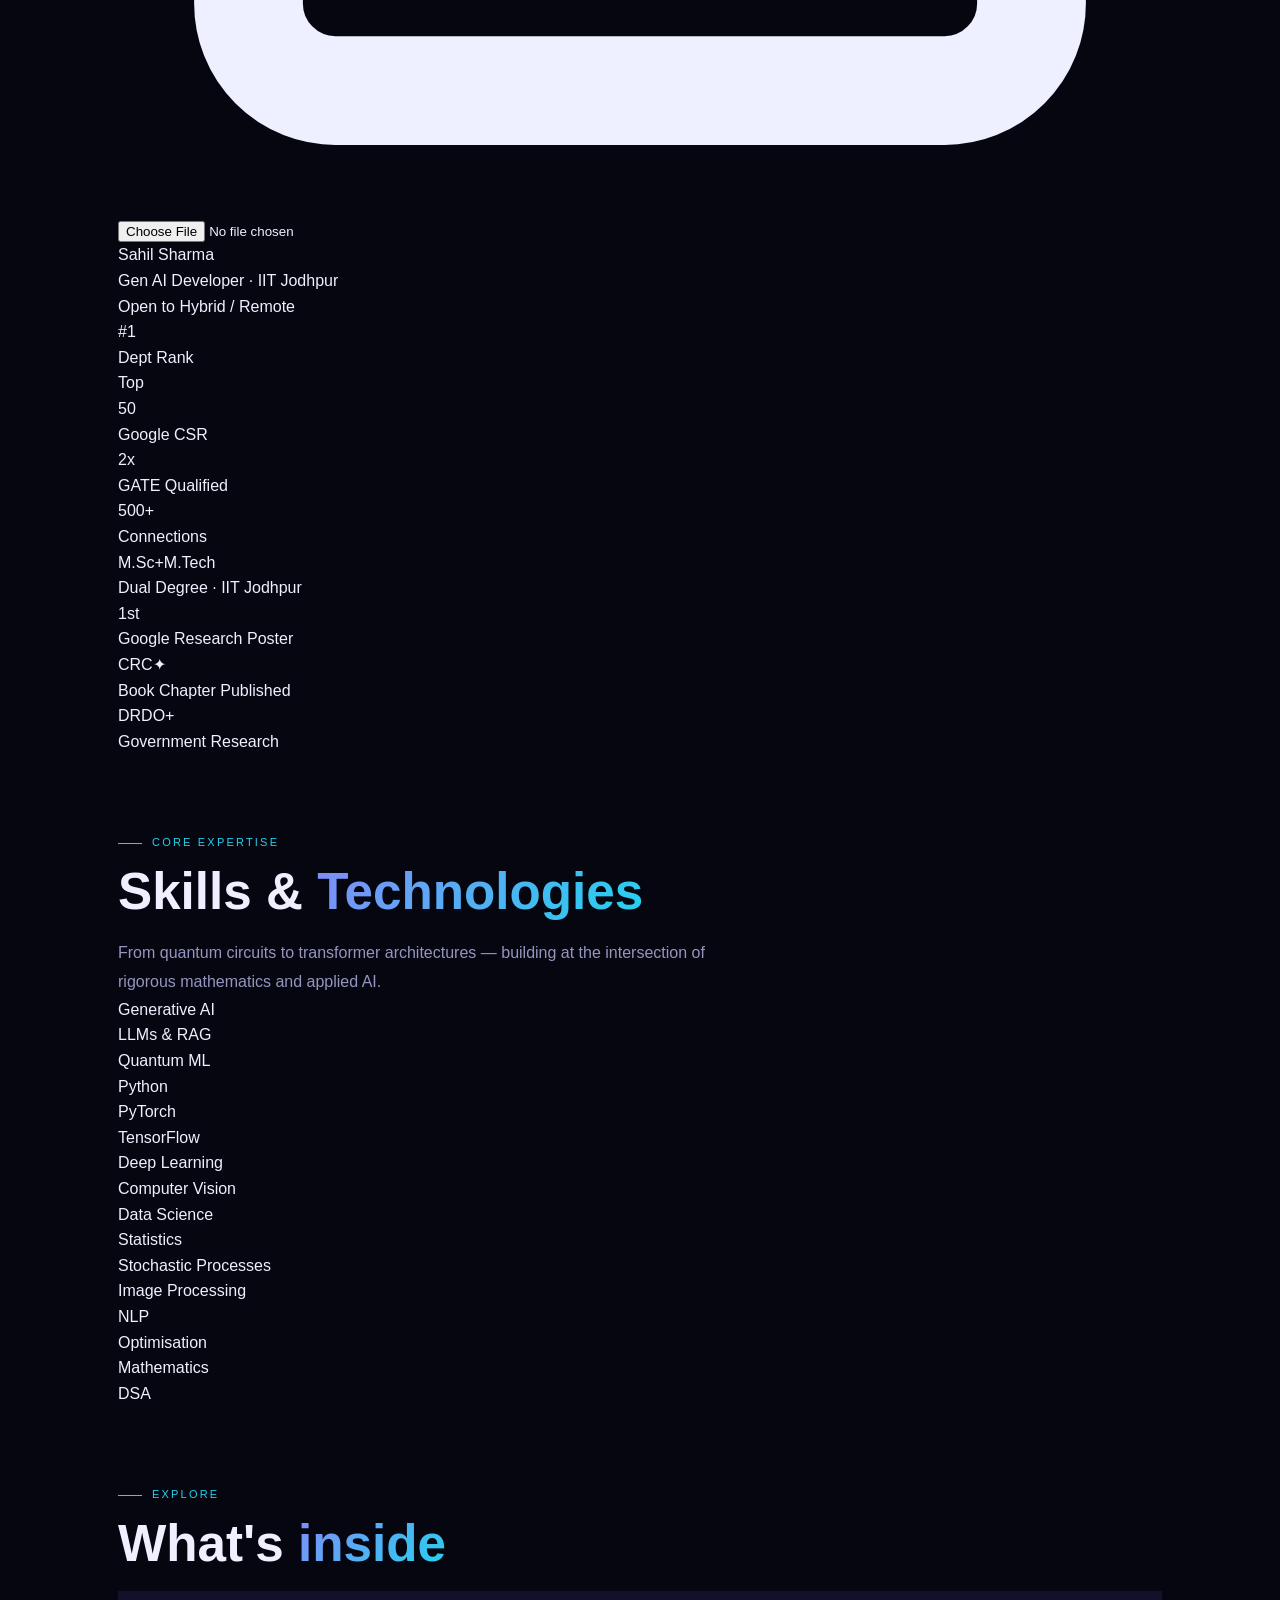
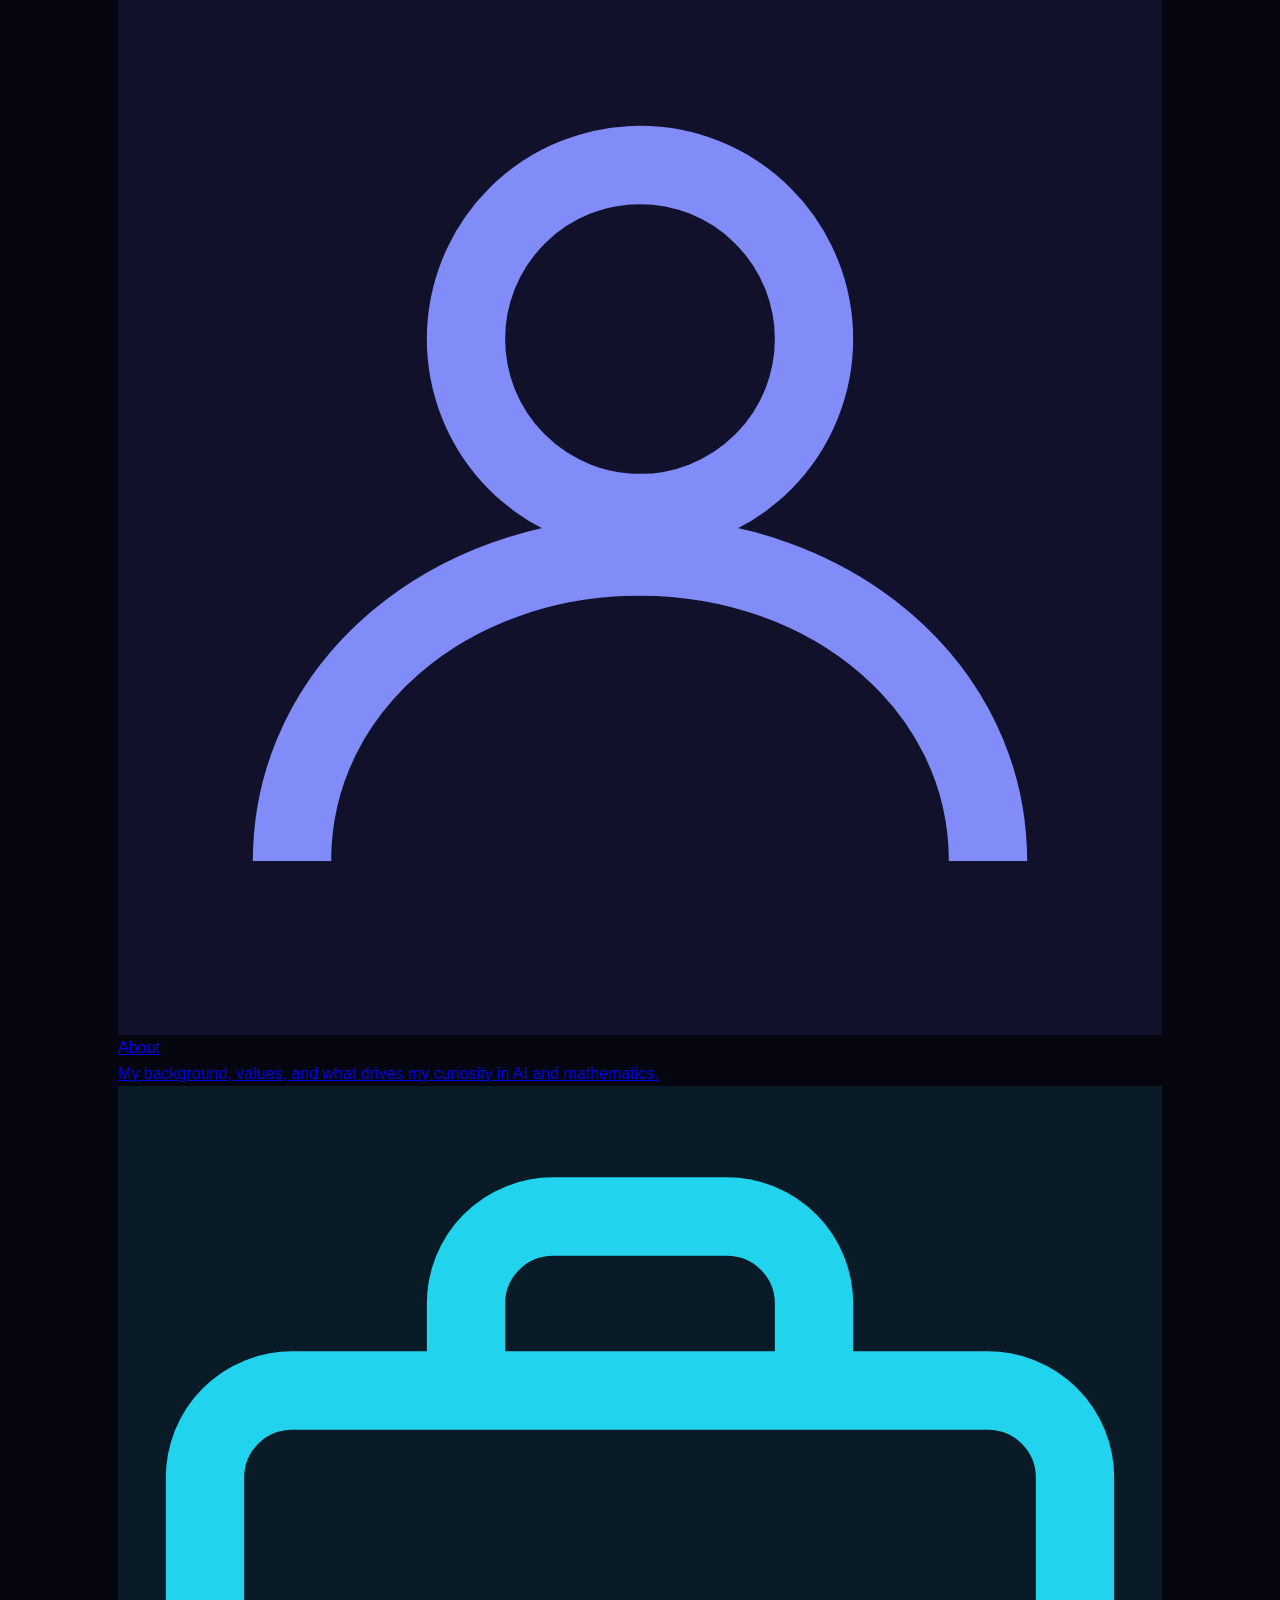
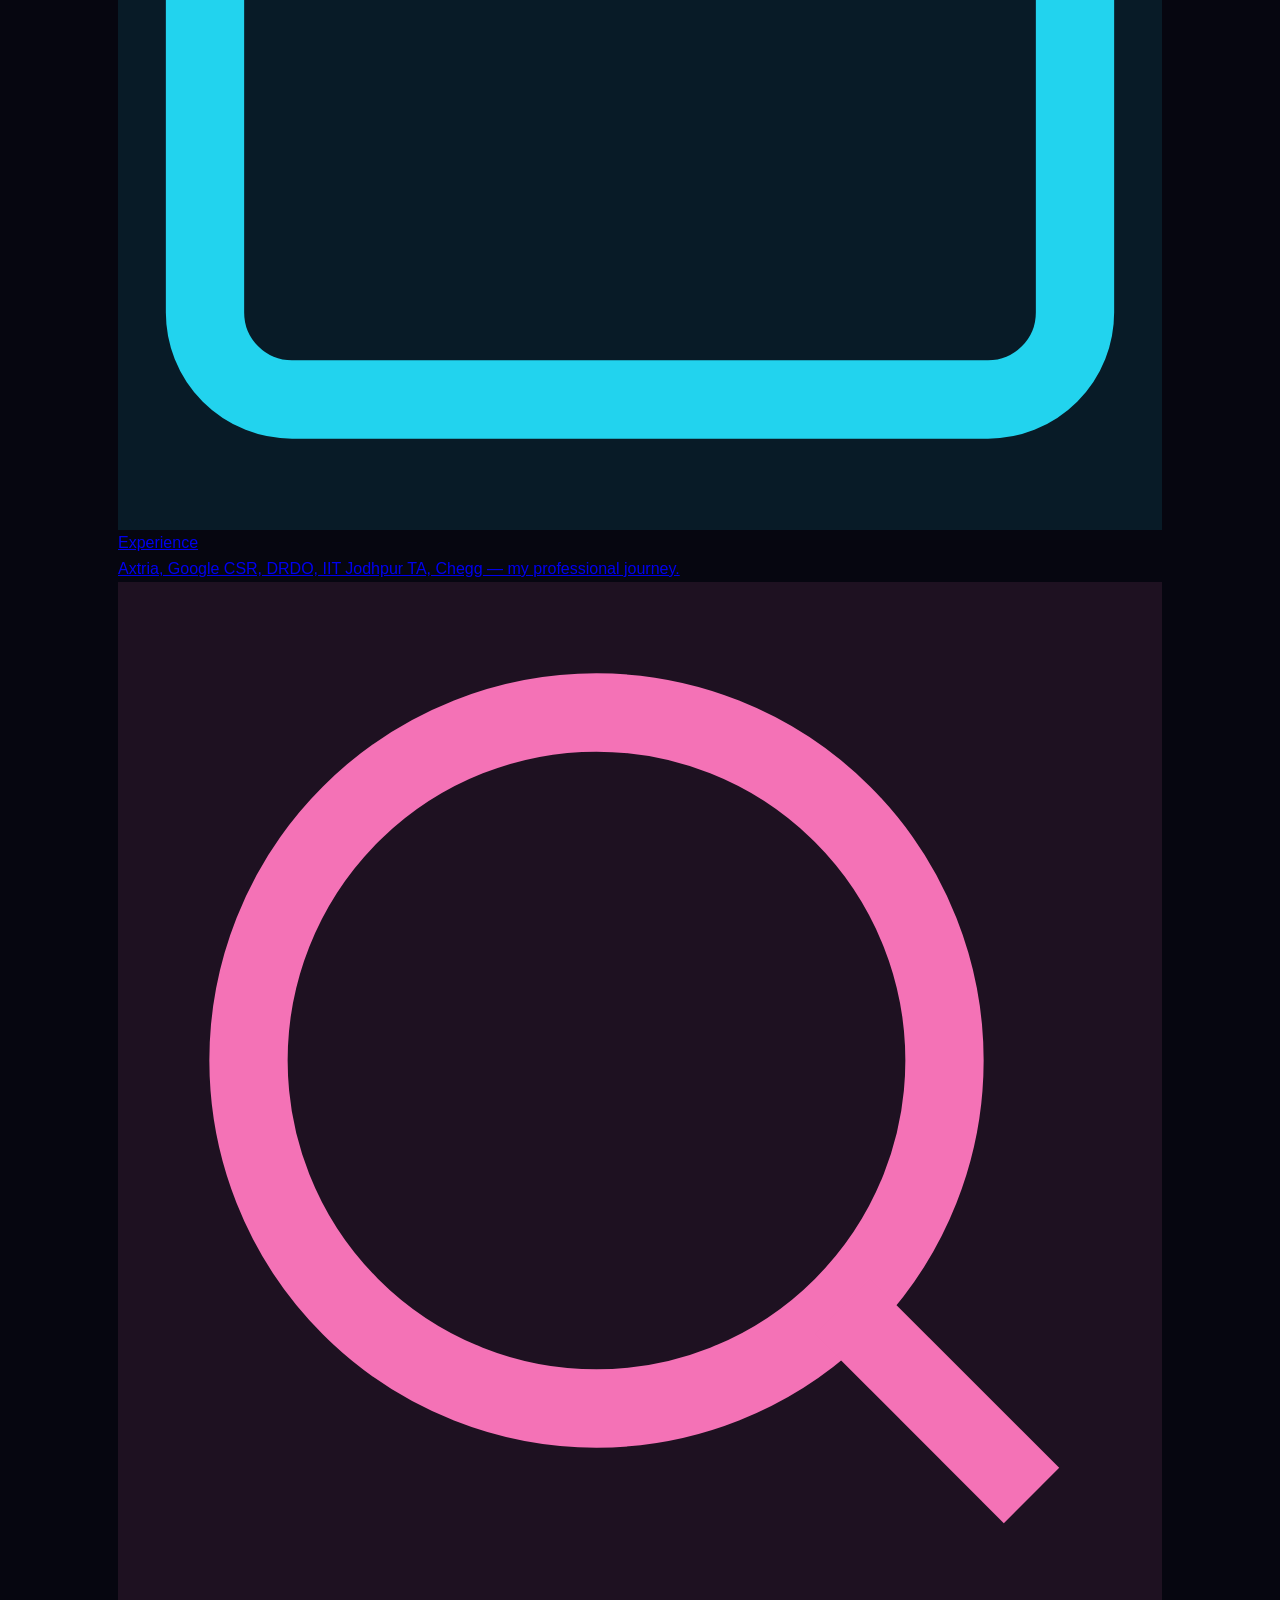
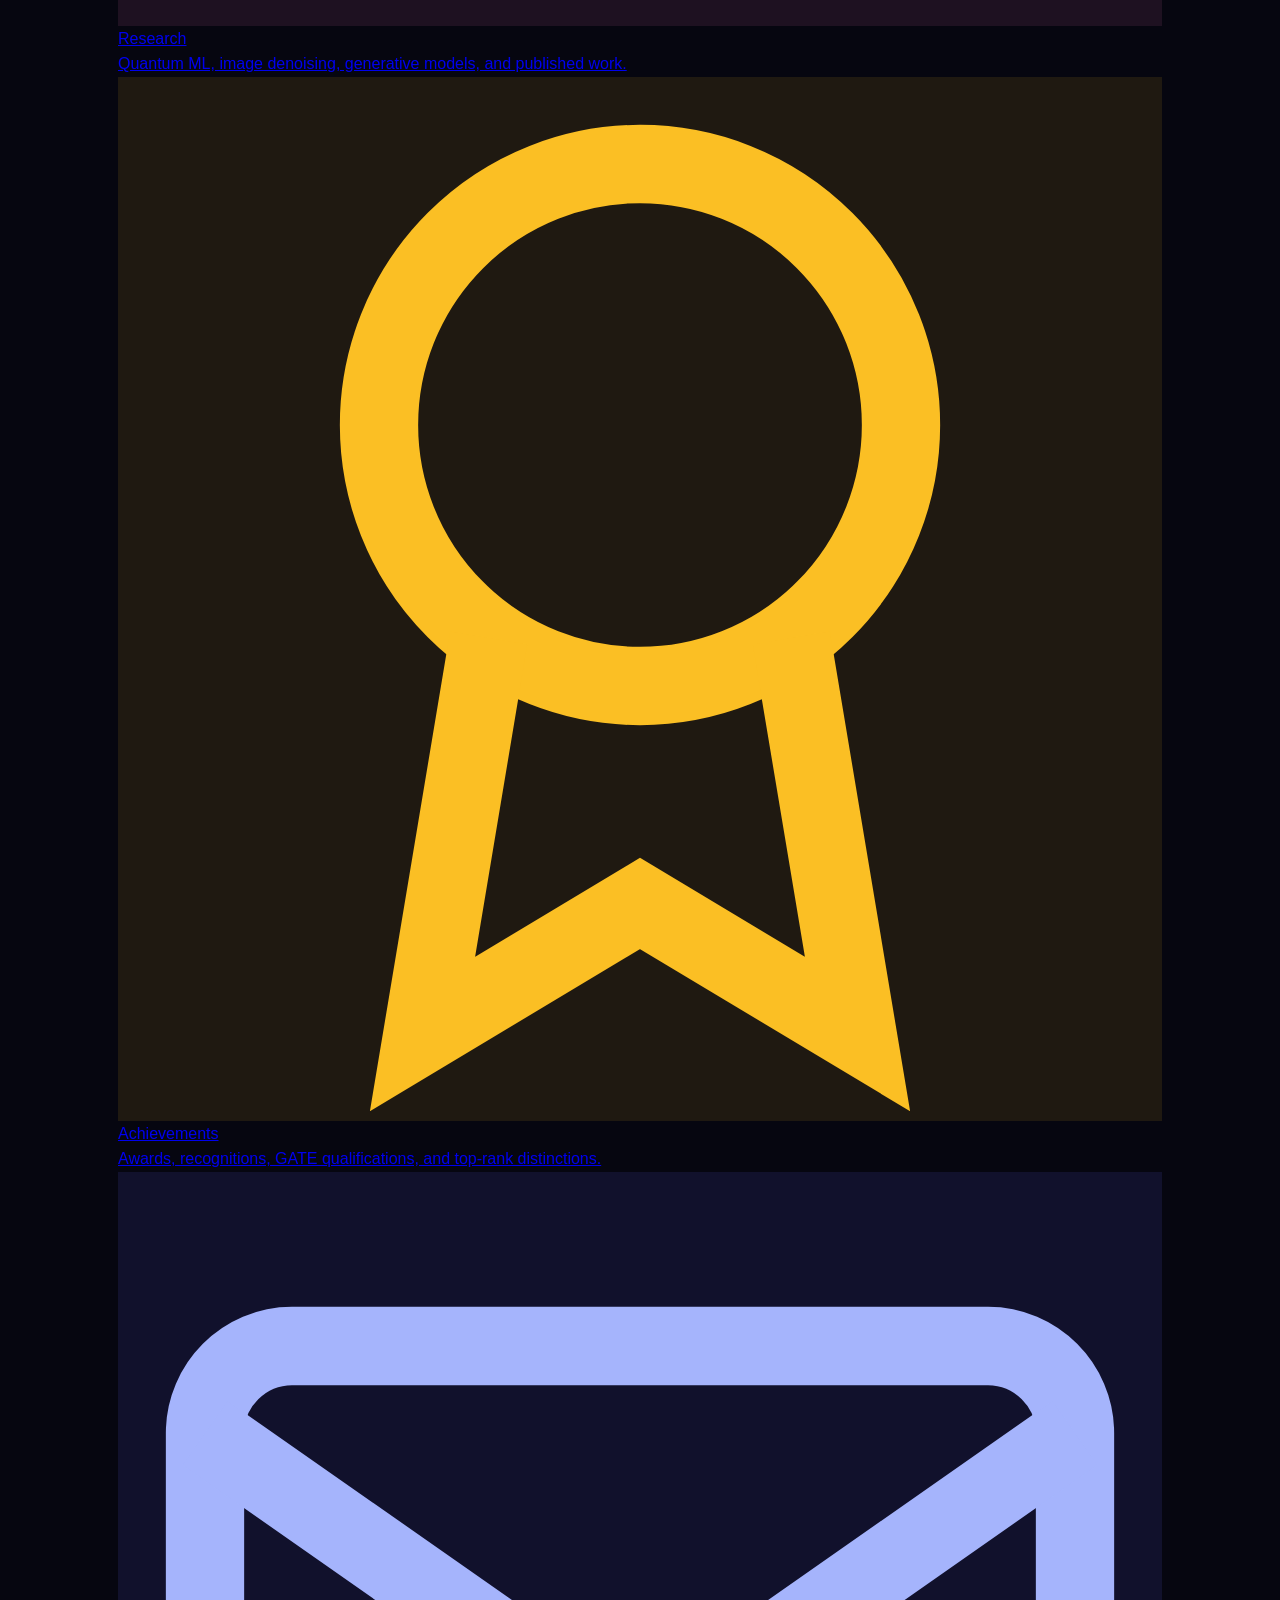
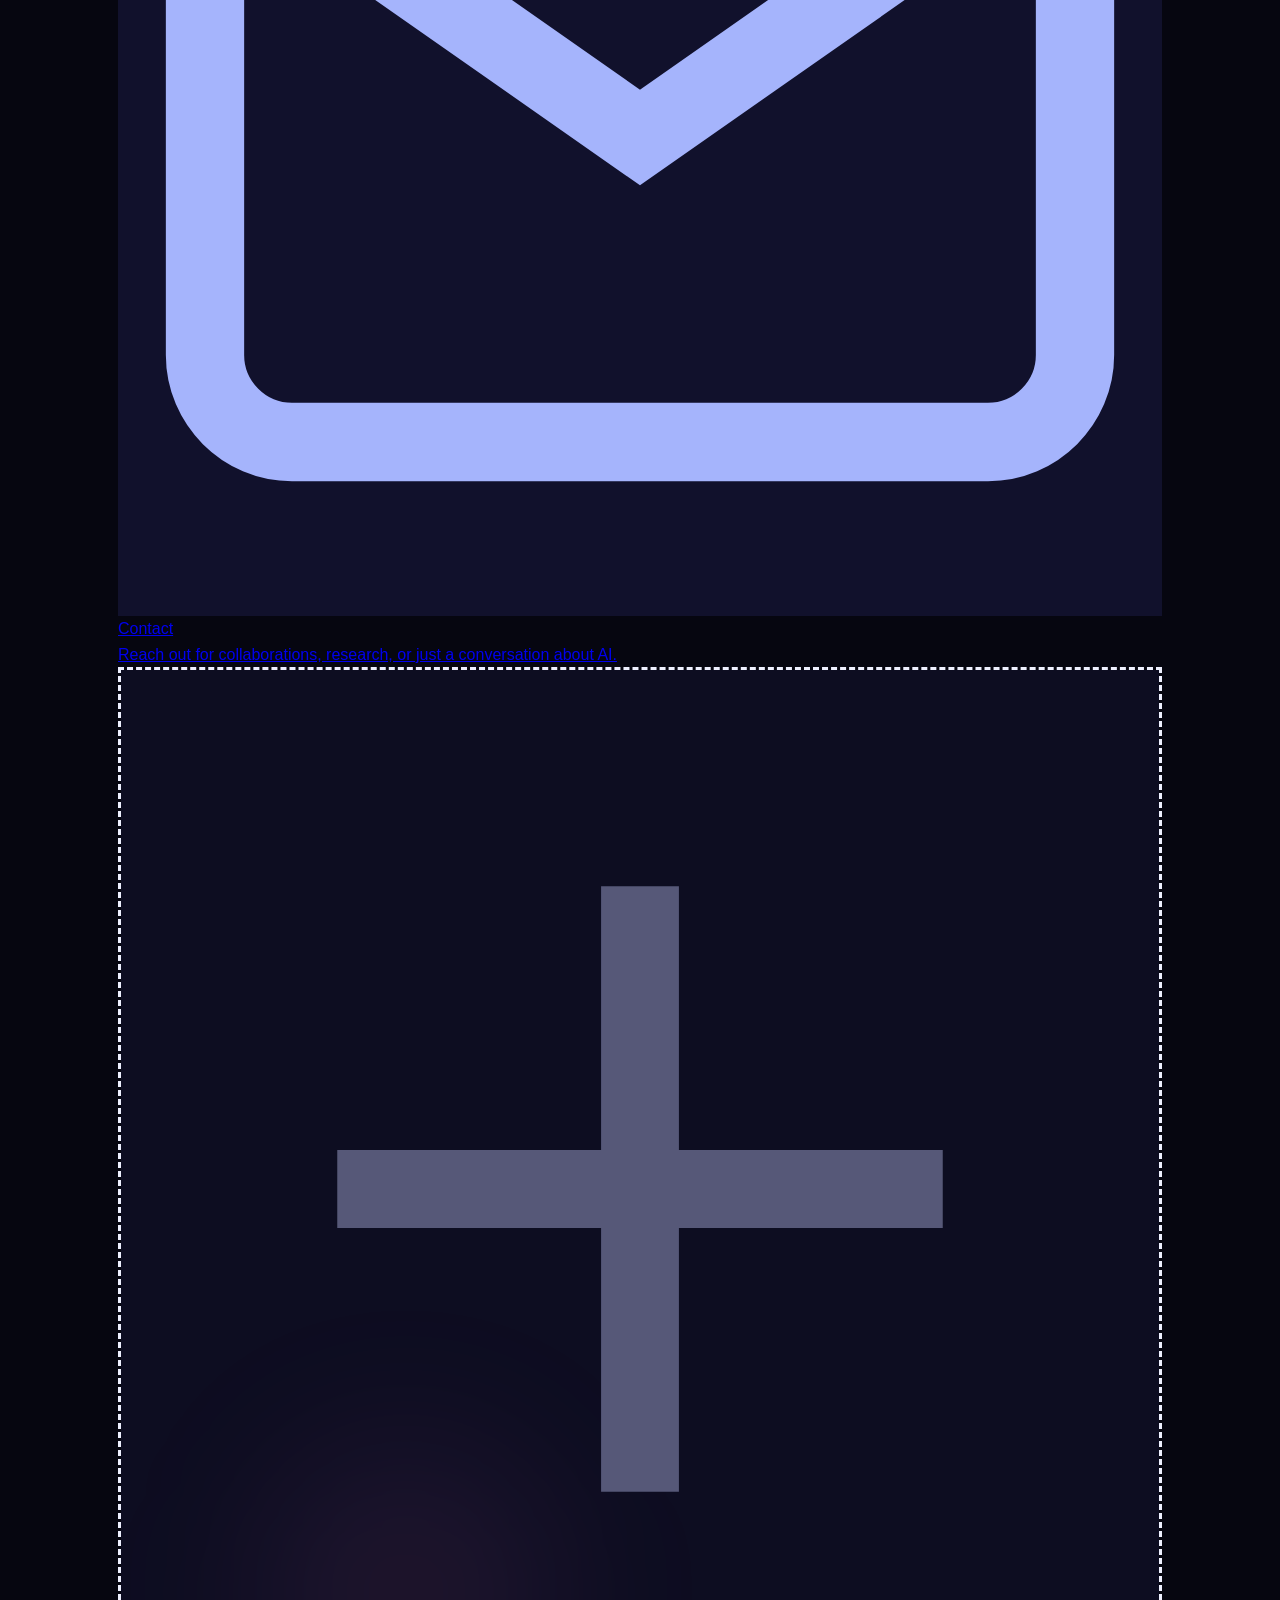
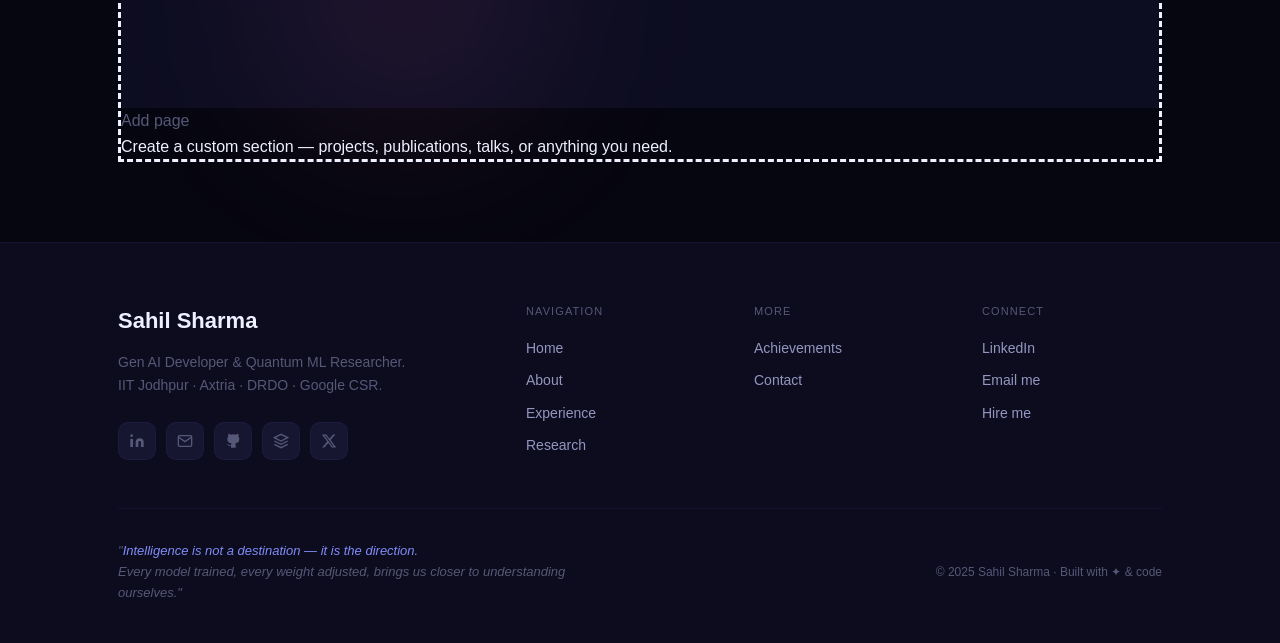
==== commit 8025dcb8: "Update index.html" ====
--- a/index.html
+++ b/index.html
@@ -1,3 +1,465 @@
+
+i have made a github website, and i have zip file containing all the files, What's inside the ZIP (10 files):
+
+index.html — Hero homepage with animated typing, profile photo upload, and page overview cards
+pages/about.html — Bio, quick-facts card, and interest showcase
+pages/experience.html — Animated interactive timeline (Axtria → Google → DRDO → IIT TA → Chegg)
+pages/research.html — Publications, research cards, and focus areas
+pages/achievements.html — All 8 awards + education + 4 certifications
+pages/contact.html — 5 connect options (LinkedIn, Email, GitHub, Scholar, Twitter) + working contact form
+css/main.css — Full AI/neural theme with dark aesthetic
+js/main.js — All interactivity (neural canvas, cursor, typing, scroll reveals, particles)
+js/components.js — Shared nav, footer, add-page modal
+DEPLOY_GUIDE.md — Step-by-step deploy instructions
+To go live:
+
+Create a GitHub repo named yourusername.github.io
+Drag-drop all files (keeping folder structure)
+Settings → Pages → Deploy from main branch
+Done — live in ~2 minutes!
+Built-in features you'll love:
+
+Click the avatar on homepage → upload your photo (saves automatically)
+Click "+ Add page" in the nav → fill a form → new page appears instantly (no code needed)
+Custom AI cursor, neural network background animation, particle burst on click, scroll-fade reveals, and typing animation cycling through your roles i made a repo with above said name, now what to do next ?\
+Show more
+11:22 AM
+Here's exactly what to do next to get your site live:
+
+Step 1: Extract the ZIP file
+Unzip the file on your computer. You should see this structure:
+
+index.html
+pages/
+css/
+js/
+DEPLOY_GUIDE.md
+Step 2: Upload to GitHub
+Go to your repo on GitHub (e.g., github.com/yourusername/yourusername.github.io)
+Click "Add file" → "Upload files"
+Drag and drop the entire extracted folder contents (not the zip, the actual files)
+Make sure the folder structure is preserved — pages/, css/, js/ should appear as folders
+Scroll down, write a commit message like Initial commit and click "Commit changes"
+Step 3: Enable GitHub Pages
+Go to your repo → click "Settings" (top tab)
+In the left sidebar, click "Pages"
+Under "Source", select "Deploy from a branch"
+Set branch to main and folder to / (root)
+Click Save
+Step 4: Wait ~2 minutes ⏳
+GitHub will build and deploy your site. You'll see a green banner at the top of the Pages settings saying:
+
+✅ Your site is live at https://yourusername.github.io
+
+Step 5: Visit your site!
+Open https://yourusername.github.io in your browser.
+
+Common issues to watch for:
+
+If the site shows a 404, double-check that index.html is at the root of the repo (not inside a subfolder)
+If CSS/JS doesn't load, make sure the css/ and js/ folders are at the root level too
+Changes after the first deploy usually go live within 1–2 minutes
+Want help with anything after it's live — like customizing your name, bio, or adding content?
+
+I am not getting option of ADD FILES
+
+11:45 AM
+No worries! Here are a few alternative ways to upload your files:
+
+Option 1: Try a Different Button Location
+On your repo page, look for:
+
+A button that says "uploading an existing file" (it's a clickable link in the center of the page if repo is empty)
+It looks like this:
+
+"Get started by creating a new file or uploading an existing file"
+
+Option 2: Use the "+" dropdown
+Make sure you're on the main repo page (not Settings)
+Look for a "+" button or "Code" green button area
+The URL should look like: github.com/yourusername/yourusername.github.io
+Option 3: Easiest Alternative — GitHub via drag & drop
+Go to github.com/yourusername/yourusername.github.io
+Click the pencil/edit icon or look for "creating a new file" link
+Create a blank README.md file first (just type anything, commit it)
+Now the "Add file" button will appear in the toolbar!
+Option 4: Use GitHub Desktop App (Simplest!)
+Download GitHub Desktop from desktop.github.com
+Sign in → Clone your repo to your computer
+Copy all your unzipped files into that folder
+Click "Commit to main" → "Push origin"
+Done! ✅
+Which situation are you in?
+
+Is your repo completely empty (no files at all)?
+Or does it already have some files in it?
+That'll help me guide you to the exact button! 😊
+
+
+sahil-portfolio-website.zip
+zip
+
+its asking to upload files only but my zip folder has this structure
+
+12:02 PM
+Let me look at your zip file to understand the structure better.
+
+
+Check zip structure
+Check zip structure
+I can see the issue! Your ZIP has everything inside a sahil-portfolio/ parent folder. GitHub needs the files at the root level, not inside a subfolder. Here's what to do:
+
+The Problem
+Your ZIP structure is:
+
+sahil-portfolio/        ← ❌ Extra parent folder
+    index.html
+    css/
+    js/
+    pages/
+GitHub needs:
+
+index.html              ← ✅ Files at root
+css/
+js/
+pages/
+Fix: Extract & Upload Correctly
+On Windows:
+Right-click the ZIP → Extract All
+Open the extracted folder → open the sahil-portfolio subfolder inside it
+Select all files/folders inside (index.html, css/, js/, pages/, DEPLOY_GUIDE.md)
+Now go to GitHub → your repo → click "uploading an existing file" link
+Drag and drop those selected files directly onto the GitHub upload page
+On Mac:
+Double-click the ZIP to extract
+Open the sahil-portfolio folder inside
+Select everything inside it (Cmd+A)
+Drag onto GitHub upload page
+Important on GitHub Upload Page
+When dragging, GitHub supports folders — so drag css/, js/, pages/ folders along with index.html all at once. It will preserve the folder structure automatically! ✅
+
+Once uploaded, your index.html should appear directly in the repo root — then Pages will work perfectly.
+
+next step
+
+12:04 PM
+After uploading all files, here's what to do next:
+
+Enable GitHub Pages
+Go to your repo page on GitHub
+Click "Settings" tab (top of the repo)
+In the left sidebar, scroll down and click "Pages"
+Under "Source", click the dropdown and select "Deploy from a branch"
+Under "Branch", select main and keep folder as / (root)
+Click "Save"
+Wait for Deployment ⏳
+GitHub will show a yellow/orange dot 🟡 next to your latest commit — means it's building
+After 1–2 minutes it turns into a green ✅
+Refresh the Pages settings page — you'll see:
+🎉 "Your site is live at https://yourusername.github.io"
+
+Visit Your Site!
+Open your browser and go to:
+
+https://yourusername.github.io
+Let me know what you see — a green success banner, an error, or something else — and I'll help you from there! 🚀
+
+you have my project files, i want to change font, what should I do ?
+
+12:07 PM
+Let me first check your current CSS to see what fonts are being used.
+
+
+Extract and check current fonts
+Extract and check current fonts
+Your site currently uses 3 fonts. Which would you like to change?
+
+Q: Which font do you want to change?
+A: Change all 3 fonts
+
+Q: Do you have a font in mind, or want me to suggest options?
+A: Suggest me some good options
+
+12:07 PM
+Here are some great font combos that work well for a dark AI/tech portfolio like yours:
+
+
+
+Pick the combo that feels right and click "Use selected combo" — I'll update your main.css file instantly and give you the new file to upload to GitHub!
+
+I want combo 1: Modern Tech (Space Grotesk + Inter + Fira Code)
+
+12:08 PM
+
+Edited 2 files, viewed a file, ran a command
+Edited 2 files, viewed a file, ran a command
+Done! ✅ Here's how to apply it to your live site:
+
+Upload to GitHub
+Download the main.css file above
+Go to your GitHub repo → open the css folder
+Click on main.css → click the pencil (edit) icon ✏️
+Delete all the content → paste the new file content
+Click "Commit changes"
+OR the easier way:
+
+Go to css/ folder in your repo
+Click "Add file" → "Upload files"
+Drop the new main.css — it will replace the old one
+Commit!
+Your site will refresh in ~1 minute with Space Grotesk headings, Inter body text, and Fira Code for the code/mono elements. 🎉
+
+
+Main
+Code · CSS 
+Also, i have to modify my personal info, how can I do that ?
+
+12:09 PM
+Great question! Your personal info is spread across multiple HTML files. Let me check what's currently in them.
+
+
+Ran 2 commands
+Ran 2 commands
+I can see all your personal info clearly. Tell me what you'd like to update and I'll make all the changes across all files at once!
+
+Here's a summary of what's currently in your site:
+
+Field	Current Value
+Name	Sahil Sharma
+Title	Gen AI Developer & Researcher
+University	IIT Jodhpur — M.Sc + M.Tech (Dual)
+Current Role	Gen AI Developer · Axtria
+Email	sahilsharma@iitj.ac.in
+LinkedIn	sahil-sharma-2251b715b
+GitHub	github.com/ (empty)
+Google Scholar	scholar.google.com/ (empty)
+Twitter	twitter.com/ (empty)
+Bio	About Generative AI & Quantum ML at IIT Jodhpur
+Key Achievement	Dept Rank 1 · Google CSR Top 50 India
+Just tell me what to change! For example:
+
+"Change my GitHub to github.com/sahilsharma99"
+"Update my Twitter to @sahil_ai"
+"Change my bio to..."
+"Update all of it" — and I'll ask you for each field one by one
+What would you like to update? 😊
+
+does this have live access to my github profile ?
+
+12:28 PM
+No, I don't have live access to your GitHub profile or any of your accounts.
+
+Here's what I actually have:
+
+Only the ZIP file you uploaded to this chat
+I'm reading and editing those local files directly
+I have no connection to your GitHub repo, LinkedIn, email, or any other platform
+What this means for you:
+Every change I make here, you need to manually upload to GitHub to see it live. The workflow is always:
+
+You tell me changes
+      ↓
+I edit the files here
+      ↓
+I give you the updated file to download
+      ↓
+You upload it to GitHub
+      ↓
+Site updates in ~1-2 minutes
+Want live/automatic updates instead?
+You'd need to either:
+
+Edit files directly on GitHub (click pencil icon on any file)
+Use GitHub Desktop — edit locally, push changes instantly
+Use VS Code with GitHub extension — most powerful option
+Would you like to continue updating your info here, and I'll give you the files to upload? Just tell me what to change! 😊
+
+how can i change myself on github
+
+12:29 PM
+Here are 3 ways to edit files directly on GitHub — pick the easiest one for you:
+
+Option 1: Edit directly on GitHub (Easiest) ✅
+Go to your repo on GitHub
+Click on any file (e.g. index.html)
+Click the pencil icon ✏️ (top right of the file)
+Make your changes directly in the browser
+Click "Commit changes" → Done!
+Option 2: github.dev — Online VS Code (Best for multiple files)
+Go to your repo on GitHub
+Press the . (dot) key on your keyboard
+It opens a full VS Code editor in your browser — for free!
+Edit any file, save, then click the Source Control icon on the left sidebar
+Write a commit message → click Commit & Push
+This is the best option if you need to change multiple files at once
+
+Option 3: GitHub Desktop App (Best for beginners)
+Download from desktop.github.com
+Clone your repo to your PC
+Edit files using Notepad / VS Code on your computer
+Open GitHub Desktop → Commit → Push
+My Recommendation for you:
+Since you want to update personal info across multiple files, go with:
+
+Press . on your repo → edit in browser VS Code → commit all at once 🚀
+
+Want me to tell you exactly which lines to change in each file?
+
+If i edited the file on github, how much time would it take to reflect on website ?
+
+12:32 PM
+Usually 1–2 minutes at most! ⚡
+
+Here's what happens after you commit a change:
+
+You commit the file on GitHub
+        ↓
+GitHub Actions starts building  (~30 seconds)
+        ↓
+Site deploys automatically       (~30-60 seconds)
+        ↓
+Your live site updates!          (total ~1-2 mins)
+How to check if it's deployed:
+Go to your repo → click "Actions" tab at the top
+You'll see a workflow running with a yellow dot 🟡 (building)
+When it turns green ✅ — your site is live!
+Things to keep in mind:
+Browser cache can make it look like nothing changed even after deployment
+If the site looks the same after 2 mins, do a hard refresh:
+Windows: Ctrl + Shift + R
+Mac: Cmd + Shift + R
+First-ever deployment can take up to 5–10 minutes, but after that it's always fast
+So the workflow is basically:
+
+Edit → Commit → Wait 2 mins → Hard refresh → Done! 🎉
+
+
+@import url('https://fonts.googleapis.com/css2?family=Space+Grotesk:wght@400;500;600;700;800&family=Inter:wght@300;400;500;600&family=Fira+Code:wght@400;500&display=swap'); :root { --bg: #060610; --bg2: #0c0c1e; --bg3: #111128; --surface: #161630; --surface2: #1e1e
+
+pasted
+
+teh font has not changed, keep font Calibri in  whole website
+
+12:49 PM
+
+Edited 2 files, ran a command, read a file
+Edited 2 files, ran a command, read a file
+Done! ✅ The entire site now uses Calibri throughout — headings, body text, and mono sections all use the same font.
+
+Note: Calibri is a system font (comes pre-installed on Windows/Office). It works perfectly on Windows, but on Mac/Linux it may fall back to Candara (which looks very similar). There's no way around this since Calibri isn't available on Google Fonts.
+
+Upload to GitHub:
+Download the main.css file above
+Go to your repo → css/ folder → click main.css
+Click the pencil ✏️ icon → delete all content → paste the new file
+Click "Commit changes"
+Site updates in ~2 minutes! 🚀
+
+
+Main
+Code · CSS 
+still not changed, do we need to change in any other file tooo
+
+12:55 PM
+No, fonts are controlled only by main.css — but the issue is likely that the old file on GitHub still has the old fonts. Let me check if the file you shared earlier was actually the updated one or the old one.
+
+Looking at the document you pasted — it still had Space Grotesk / Inter / Fira Code in it, which means you were editing/uploading an older version of the file, not the latest one I gave you.
+
+Here's what to do — step by step:
+1. Download the main.css I just gave you above ⬆️
+Make sure you're downloading the latest file from this chat, not an older one.
+
+2. Verify before uploading
+Open the downloaded file in Notepad and check line 1 should say:
+
+/* Using system Calibri font — no import needed */
+And lines 24–26 should say:
+
+--font-display: 'Calibri', 'Candara', sans-serif;
+--font-body:    'Calibri', 'Candara', sans-serif;
+--font-mono:    'Calibri', 'Candara', sans-serif;
+If you see these lines ✅ — the file is correct, upload it.
+
+3. Upload correctly on GitHub
+Go to your repo → click css folder → click main.css
+Click pencil ✏️ icon
+Press Ctrl+A to select ALL content → delete it
+Open your downloaded file in Notepad → Ctrl+A → Ctrl+C
+Paste into GitHub editor → Commit changes
+4. Hard refresh your site
+After 2 minutes, press Ctrl + Shift + R on your site — this clears cache!
+
+That cache clear step is usually the reason it looks unchanged even after a correct upload. Give it a try! 😊
+
+
+<!DOCTYPE html> <html lang="en"> <head> <meta charset="UTF-8"><meta name="viewport" content="width=device-width, initial-scale=1.0"> <title>Contact — Sahil Sharma</title> <link rel="stylesheet" href="../css/main.css"> <style> .contact-hero { padding: 100px 0 80px; } .contact-grid { display: grid; gr
+
+pasted
+
+rectify where required because changes are not reflected on website
+
+1:00 PM
+I can see the issue! The font change isn't reflecting because the HTML files load main.css but your browser is caching the old CSS. Also, I can spot a few errors in contact.html that need fixing too. Let me fix everything:
+
+
+Verify current state of main.css
+Verify current state of main.css
+Good, main.css is correct. Now the real fix — adding a cache-busting version number to the CSS link in ALL HTML files, so the browser is forced to load the new CSS:
+
+
+Add cache-busting query string to all CSS links
+Add cache-busting query string to all CSS links
+Now fix the errors I spotted in contact.html:
+
+
+Ran 2 commands, read a file
+Ran 2 commands, read a file
+Here are all 7 updated files. Here's what was fixed:
+
+Font fix: Added ?v=2 to the CSS link in all HTML files — this forces the browser to load the fresh CSS instead of the cached old one. This was the main reason Calibri wasn't showing.
+
+contact.html bugs fixed:
+
+GitHub link had wrong target attribute (target="sahiliitj" → target="_blank")
+Second email card was showing the wrong email display value
+Upload to GitHub:
+Upload these files keeping the folder structure:
+
+main.css → goes in css/ folder
+index.html → goes in root
+All other .html files → go in pages/ folder
+After uploading, wait 2 mins then hard refresh with Ctrl + Shift + R — Calibri will show up! ✅
+
+
+Main
+Code · CSS 
+
+Index
+Code · HTML 
+
+Contact
+Code · HTML 
+
+About
+Code · HTML 
+
+Experience
+Code · HTML 
+
+Research
+Code · HTML 
+
+Achievements
+Code · HTML 
+
+Want to be notified when Claude responds?
+
+
+
+Claude is AI and can make mistakes. Please double-check responses.
+Index · HTML
+Copy
+
 <!DOCTYPE html>
 <html lang="en">
 <head>
@@ -5,7 +467,7 @@
 <meta name="viewport" content="width=device-width, initial-scale=1.0">
 <title>Sahil Sharma — Gen AI Developer & Researcher</title>
 <meta name="description" content="Portfolio of Sahil Sharma — Gen AI Developer at Axtria, IIT Jodhpur researcher in Quantum Machine Learning and Data Science.">
-<link rel="stylesheet" href="css/main.css">
+<link rel="stylesheet" href="css/main.css?v=2">
 <style>
 /* Hero */
 .hero {
@@ -51,7 +513,7 @@
   max-width: 540px; margin-bottom: 40px;
 }
 .hero-actions { display: flex; gap: 14px; flex-wrap: wrap; }
-
+ 
 /* Profile Card */
 .profile-card {
   background: var(--surface);
@@ -129,7 +591,7 @@
   border-radius: 100px; font-family: var(--font-mono); font-size: 11px; color: var(--cyan);
 }
 .profile-status .dot { width:6px;height:6px;border-radius:50%;background:var(--cyan);animation:blink 1.6s infinite; }
-
+ 
 /* Quick Stats Bar */
 .stats-bar {
   background: var(--bg2);
@@ -150,7 +612,7 @@
   font-family: var(--font-mono); font-size: 11px; color: var(--text3);
   text-transform: uppercase; letter-spacing: 0.1em; margin-top: 4px;
 }
-
+ 
 /* Skills Preview */
 .skills-scroll {
   display: flex; gap: 12px; flex-wrap: wrap; margin-top: 40px;
@@ -165,7 +627,7 @@
 }
 .skill-chip:hover { border-color: var(--accent); color: var(--text); transform: translateY(-2px); }
 .skill-chip .dot { width:8px;height:8px;border-radius:50%;flex-shrink:0; }
-
+ 
 /* Page Teaser Cards */
 .pages-grid {
   display: grid;
@@ -199,7 +661,7 @@
   color: var(--text); margin-bottom: 8px;
 }
 .page-card-desc { font-size: 14px; color: var(--text3); line-height: 1.6; }
-
+ 
 @media(max-width:900px){
   .hero-inner { grid-template-columns:1fr; }
   .profile-card { max-width:320px; margin:0 auto; }
@@ -213,13 +675,13 @@
   document.write(getNavHTML(''));
   document.write(getAddPageModalHTML());
 </script>
-
+ 
 <div class="page-content">
   <!-- ORBs -->
   <div class="orb orb-accent" style="width:600px;height:600px;top:-200px;left:-200px;"></div>
   <div class="orb orb-cyan"   style="width:400px;height:400px;top:200px;right:-150px;"></div>
   <div class="orb orb-pink"   style="width:300px;height:300px;bottom:100px;left:20%;"></div>
-
+ 
   <!-- HERO -->
   <section class="hero">
     <div class="container">
@@ -256,7 +718,7 @@
             </a>
           </div>
         </div>
-
+ 
         <!-- Profile Card -->
         <div class="anim-fade-up-4">
           <div class="profile-card">
@@ -282,7 +744,7 @@
       </div>
     </div>
   </section>
-
+ 
   <!-- STATS BAR -->
   <div class="stats-bar">
     <div class="container">
@@ -306,7 +768,7 @@
       </div>
     </div>
   </div>
-
+ 
   <!-- SKILLS -->
   <section class="section">
     <div class="container">
@@ -335,7 +797,7 @@
       </div>
     </div>
   </section>
-
+ 
   <!-- PAGES OVERVIEW -->
   <section class="section" style="padding-top:0;">
     <div class="container">
@@ -388,8 +850,9 @@
     </div>
   </section>
 </div>
-
+ 
 <script>document.write(getFooterHTML(''));</script>
 <script src="js/main.js"></script>
 </body>
 </html>
+ 
--- a/css/main.css
+++ b/css/main.css
@@ -1,4 +1,4 @@
-@import url('https://fonts.googleapis.com/css2?family=Syne:wght@400;500;600;700;800&family=Outfit:wght@300;400;500;600&family=JetBrains+Mono:wght@400;500&display=swap');
+/* Using system Calibri font — no import needed */
 
 :root {
   --bg:       #060610;
@@ -21,9 +21,9 @@
   --radius:   12px;
   --radius-lg:20px;
   --nav-h:    64px;
-  --font-display: 'Syne', sans-serif;
-  --font-body:    'Outfit', sans-serif;
-  --font-mono:    'JetBrains Mono', monospace;
+  --font-display: 'Calibri', 'Candara', sans-serif;
+  --font-body:    'Calibri', 'Candara', sans-serif;
+  --font-mono:    'Calibri', 'Candara', sans-serif;
 }
 
 *, *::before, *::after { box-sizing: border-box; margin: 0; padding: 0; }
--- a/css/main.css
+++ b/css/main.css
@@ -1,4 +1,4 @@
-@import url('https://fonts.googleapis.com/css2?family=Syne:wght@400;500;600;700;800&family=Outfit:wght@300;400;500;600&family=JetBrains+Mono:wght@400;500&display=swap');
+/* Using system Calibri font — no import needed */
 
 :root {
   --bg:       #060610;
@@ -21,9 +21,9 @@
   --radius:   12px;
   --radius-lg:20px;
   --nav-h:    64px;
-  --font-display: 'Syne', sans-serif;
-  --font-body:    'Outfit', sans-serif;
-  --font-mono:    'JetBrains Mono', monospace;
+  --font-display: 'Calibri', 'Candara', sans-serif;
+  --font-body:    'Calibri', 'Candara', sans-serif;
+  --font-mono:    'Calibri', 'Candara', sans-serif;
 }
 
 *, *::before, *::after { box-sizing: border-box; margin: 0; padding: 0; }
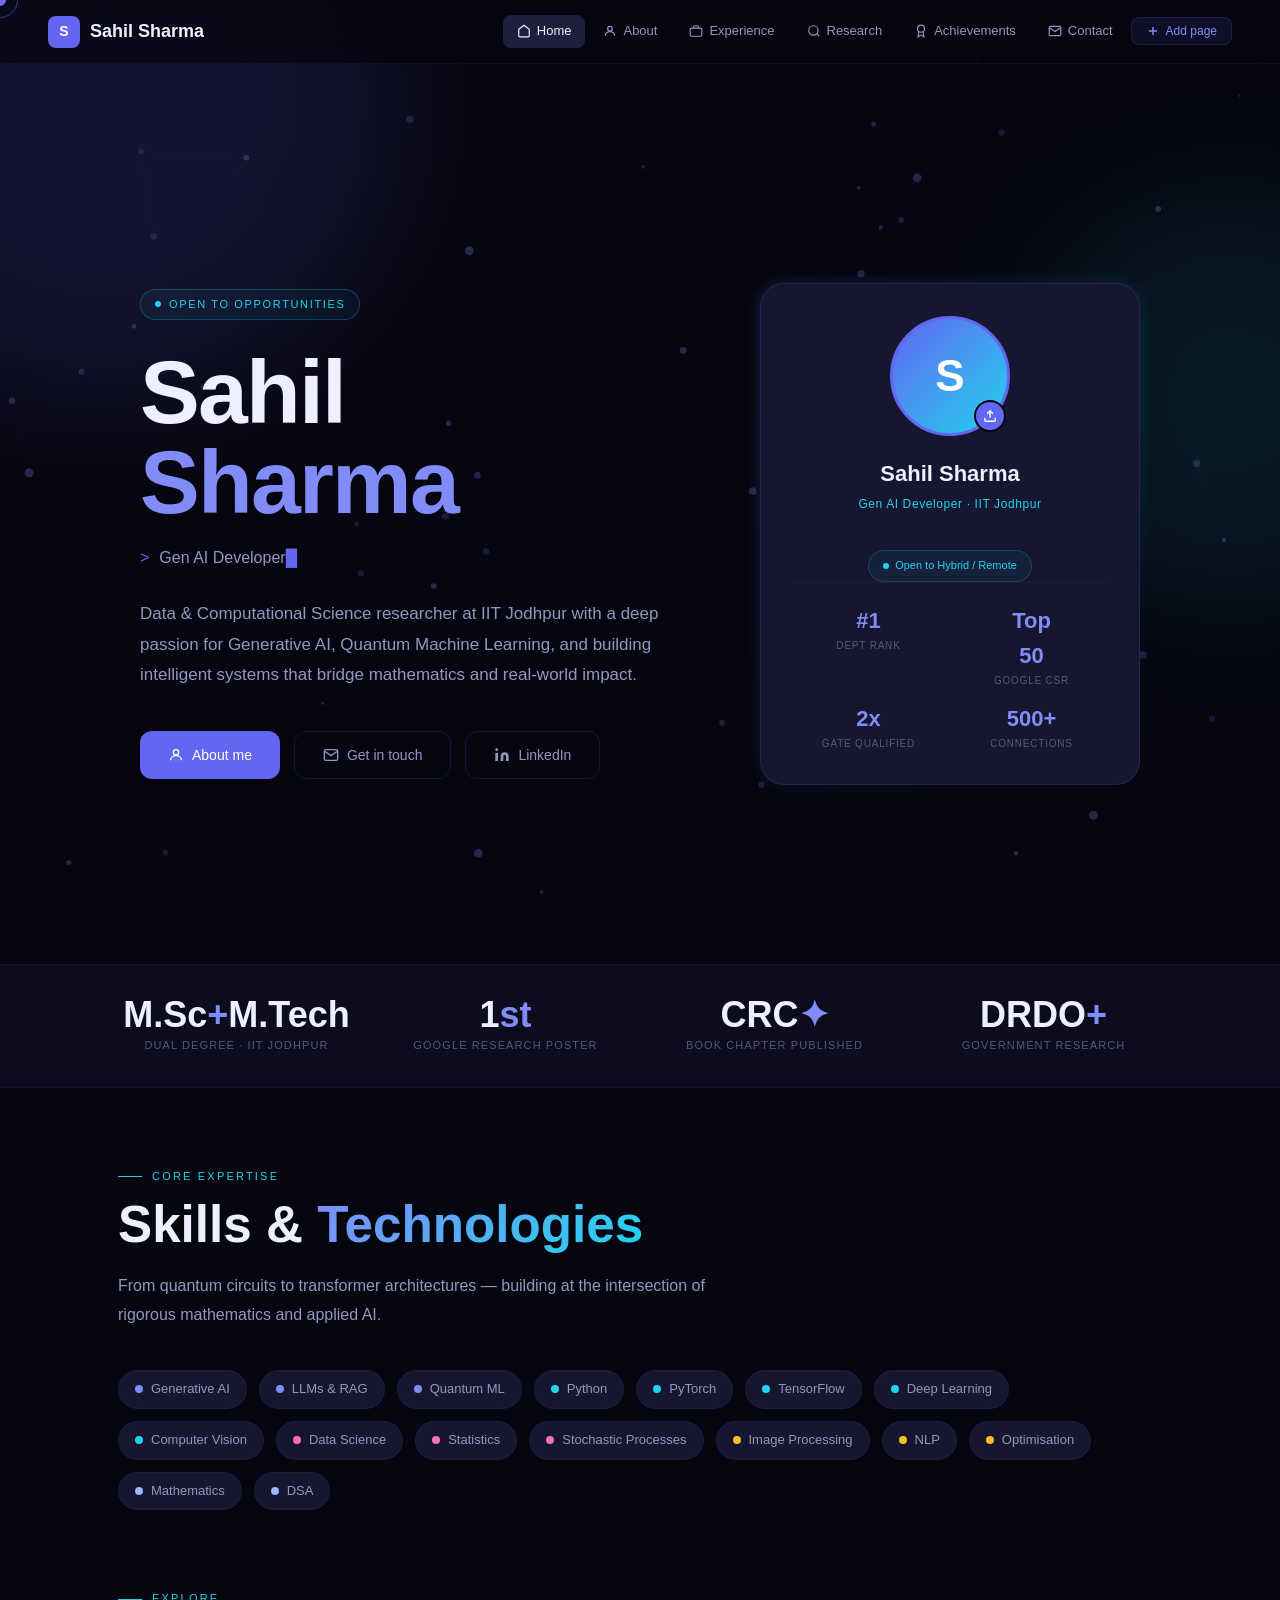
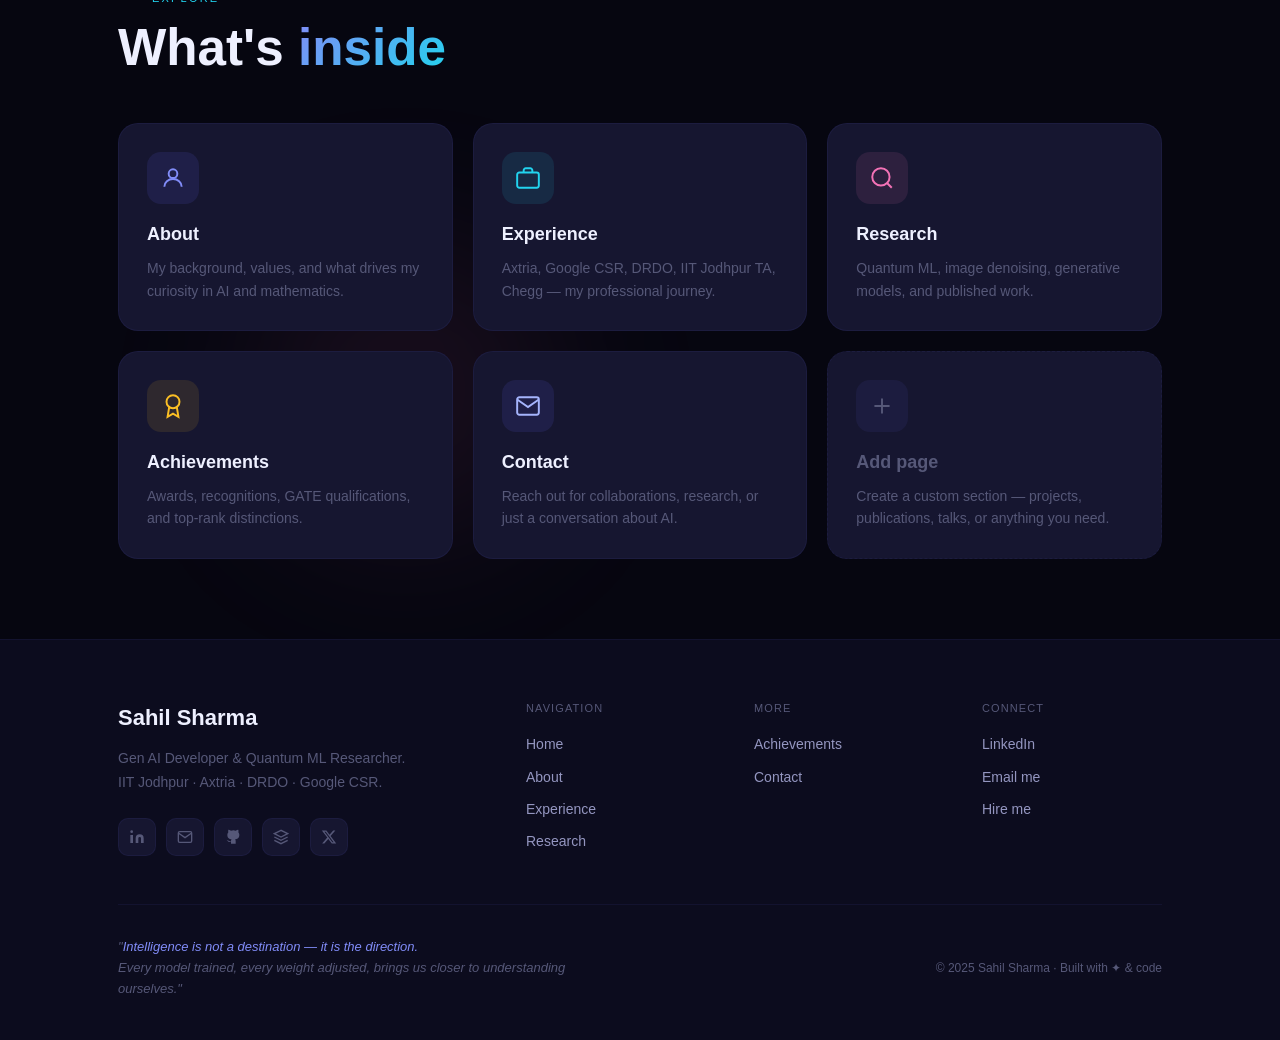
==== commit ada931cc: "Update index.html" ====
--- a/index.html
+++ b/index.html
@@ -1,465 +1,3 @@
-
-i have made a github website, and i have zip file containing all the files, What's inside the ZIP (10 files):
-
-index.html — Hero homepage with animated typing, profile photo upload, and page overview cards
-pages/about.html — Bio, quick-facts card, and interest showcase
-pages/experience.html — Animated interactive timeline (Axtria → Google → DRDO → IIT TA → Chegg)
-pages/research.html — Publications, research cards, and focus areas
-pages/achievements.html — All 8 awards + education + 4 certifications
-pages/contact.html — 5 connect options (LinkedIn, Email, GitHub, Scholar, Twitter) + working contact form
-css/main.css — Full AI/neural theme with dark aesthetic
-js/main.js — All interactivity (neural canvas, cursor, typing, scroll reveals, particles)
-js/components.js — Shared nav, footer, add-page modal
-DEPLOY_GUIDE.md — Step-by-step deploy instructions
-To go live:
-
-Create a GitHub repo named yourusername.github.io
-Drag-drop all files (keeping folder structure)
-Settings → Pages → Deploy from main branch
-Done — live in ~2 minutes!
-Built-in features you'll love:
-
-Click the avatar on homepage → upload your photo (saves automatically)
-Click "+ Add page" in the nav → fill a form → new page appears instantly (no code needed)
-Custom AI cursor, neural network background animation, particle burst on click, scroll-fade reveals, and typing animation cycling through your roles i made a repo with above said name, now what to do next ?\
-Show more
-11:22 AM
-Here's exactly what to do next to get your site live:
-
-Step 1: Extract the ZIP file
-Unzip the file on your computer. You should see this structure:
-
-index.html
-pages/
-css/
-js/
-DEPLOY_GUIDE.md
-Step 2: Upload to GitHub
-Go to your repo on GitHub (e.g., github.com/yourusername/yourusername.github.io)
-Click "Add file" → "Upload files"
-Drag and drop the entire extracted folder contents (not the zip, the actual files)
-Make sure the folder structure is preserved — pages/, css/, js/ should appear as folders
-Scroll down, write a commit message like Initial commit and click "Commit changes"
-Step 3: Enable GitHub Pages
-Go to your repo → click "Settings" (top tab)
-In the left sidebar, click "Pages"
-Under "Source", select "Deploy from a branch"
-Set branch to main and folder to / (root)
-Click Save
-Step 4: Wait ~2 minutes ⏳
-GitHub will build and deploy your site. You'll see a green banner at the top of the Pages settings saying:
-
-✅ Your site is live at https://yourusername.github.io
-
-Step 5: Visit your site!
-Open https://yourusername.github.io in your browser.
-
-Common issues to watch for:
-
-If the site shows a 404, double-check that index.html is at the root of the repo (not inside a subfolder)
-If CSS/JS doesn't load, make sure the css/ and js/ folders are at the root level too
-Changes after the first deploy usually go live within 1–2 minutes
-Want help with anything after it's live — like customizing your name, bio, or adding content?
-
-I am not getting option of ADD FILES
-
-11:45 AM
-No worries! Here are a few alternative ways to upload your files:
-
-Option 1: Try a Different Button Location
-On your repo page, look for:
-
-A button that says "uploading an existing file" (it's a clickable link in the center of the page if repo is empty)
-It looks like this:
-
-"Get started by creating a new file or uploading an existing file"
-
-Option 2: Use the "+" dropdown
-Make sure you're on the main repo page (not Settings)
-Look for a "+" button or "Code" green button area
-The URL should look like: github.com/yourusername/yourusername.github.io
-Option 3: Easiest Alternative — GitHub via drag & drop
-Go to github.com/yourusername/yourusername.github.io
-Click the pencil/edit icon or look for "creating a new file" link
-Create a blank README.md file first (just type anything, commit it)
-Now the "Add file" button will appear in the toolbar!
-Option 4: Use GitHub Desktop App (Simplest!)
-Download GitHub Desktop from desktop.github.com
-Sign in → Clone your repo to your computer
-Copy all your unzipped files into that folder
-Click "Commit to main" → "Push origin"
-Done! ✅
-Which situation are you in?
-
-Is your repo completely empty (no files at all)?
-Or does it already have some files in it?
-That'll help me guide you to the exact button! 😊
-
-
-sahil-portfolio-website.zip
-zip
-
-its asking to upload files only but my zip folder has this structure
-
-12:02 PM
-Let me look at your zip file to understand the structure better.
-
-
-Check zip structure
-Check zip structure
-I can see the issue! Your ZIP has everything inside a sahil-portfolio/ parent folder. GitHub needs the files at the root level, not inside a subfolder. Here's what to do:
-
-The Problem
-Your ZIP structure is:
-
-sahil-portfolio/        ← ❌ Extra parent folder
-    index.html
-    css/
-    js/
-    pages/
-GitHub needs:
-
-index.html              ← ✅ Files at root
-css/
-js/
-pages/
-Fix: Extract & Upload Correctly
-On Windows:
-Right-click the ZIP → Extract All
-Open the extracted folder → open the sahil-portfolio subfolder inside it
-Select all files/folders inside (index.html, css/, js/, pages/, DEPLOY_GUIDE.md)
-Now go to GitHub → your repo → click "uploading an existing file" link
-Drag and drop those selected files directly onto the GitHub upload page
-On Mac:
-Double-click the ZIP to extract
-Open the sahil-portfolio folder inside
-Select everything inside it (Cmd+A)
-Drag onto GitHub upload page
-Important on GitHub Upload Page
-When dragging, GitHub supports folders — so drag css/, js/, pages/ folders along with index.html all at once. It will preserve the folder structure automatically! ✅
-
-Once uploaded, your index.html should appear directly in the repo root — then Pages will work perfectly.
-
-next step
-
-12:04 PM
-After uploading all files, here's what to do next:
-
-Enable GitHub Pages
-Go to your repo page on GitHub
-Click "Settings" tab (top of the repo)
-In the left sidebar, scroll down and click "Pages"
-Under "Source", click the dropdown and select "Deploy from a branch"
-Under "Branch", select main and keep folder as / (root)
-Click "Save"
-Wait for Deployment ⏳
-GitHub will show a yellow/orange dot 🟡 next to your latest commit — means it's building
-After 1–2 minutes it turns into a green ✅
-Refresh the Pages settings page — you'll see:
-🎉 "Your site is live at https://yourusername.github.io"
-
-Visit Your Site!
-Open your browser and go to:
-
-https://yourusername.github.io
-Let me know what you see — a green success banner, an error, or something else — and I'll help you from there! 🚀
-
-you have my project files, i want to change font, what should I do ?
-
-12:07 PM
-Let me first check your current CSS to see what fonts are being used.
-
-
-Extract and check current fonts
-Extract and check current fonts
-Your site currently uses 3 fonts. Which would you like to change?
-
-Q: Which font do you want to change?
-A: Change all 3 fonts
-
-Q: Do you have a font in mind, or want me to suggest options?
-A: Suggest me some good options
-
-12:07 PM
-Here are some great font combos that work well for a dark AI/tech portfolio like yours:
-
-
-
-Pick the combo that feels right and click "Use selected combo" — I'll update your main.css file instantly and give you the new file to upload to GitHub!
-
-I want combo 1: Modern Tech (Space Grotesk + Inter + Fira Code)
-
-12:08 PM
-
-Edited 2 files, viewed a file, ran a command
-Edited 2 files, viewed a file, ran a command
-Done! ✅ Here's how to apply it to your live site:
-
-Upload to GitHub
-Download the main.css file above
-Go to your GitHub repo → open the css folder
-Click on main.css → click the pencil (edit) icon ✏️
-Delete all the content → paste the new file content
-Click "Commit changes"
-OR the easier way:
-
-Go to css/ folder in your repo
-Click "Add file" → "Upload files"
-Drop the new main.css — it will replace the old one
-Commit!
-Your site will refresh in ~1 minute with Space Grotesk headings, Inter body text, and Fira Code for the code/mono elements. 🎉
-
-
-Main
-Code · CSS 
-Also, i have to modify my personal info, how can I do that ?
-
-12:09 PM
-Great question! Your personal info is spread across multiple HTML files. Let me check what's currently in them.
-
-
-Ran 2 commands
-Ran 2 commands
-I can see all your personal info clearly. Tell me what you'd like to update and I'll make all the changes across all files at once!
-
-Here's a summary of what's currently in your site:
-
-Field	Current Value
-Name	Sahil Sharma
-Title	Gen AI Developer & Researcher
-University	IIT Jodhpur — M.Sc + M.Tech (Dual)
-Current Role	Gen AI Developer · Axtria
-Email	sahilsharma@iitj.ac.in
-LinkedIn	sahil-sharma-2251b715b
-GitHub	github.com/ (empty)
-Google Scholar	scholar.google.com/ (empty)
-Twitter	twitter.com/ (empty)
-Bio	About Generative AI & Quantum ML at IIT Jodhpur
-Key Achievement	Dept Rank 1 · Google CSR Top 50 India
-Just tell me what to change! For example:
-
-"Change my GitHub to github.com/sahilsharma99"
-"Update my Twitter to @sahil_ai"
-"Change my bio to..."
-"Update all of it" — and I'll ask you for each field one by one
-What would you like to update? 😊
-
-does this have live access to my github profile ?
-
-12:28 PM
-No, I don't have live access to your GitHub profile or any of your accounts.
-
-Here's what I actually have:
-
-Only the ZIP file you uploaded to this chat
-I'm reading and editing those local files directly
-I have no connection to your GitHub repo, LinkedIn, email, or any other platform
-What this means for you:
-Every change I make here, you need to manually upload to GitHub to see it live. The workflow is always:
-
-You tell me changes
-      ↓
-I edit the files here
-      ↓
-I give you the updated file to download
-      ↓
-You upload it to GitHub
-      ↓
-Site updates in ~1-2 minutes
-Want live/automatic updates instead?
-You'd need to either:
-
-Edit files directly on GitHub (click pencil icon on any file)
-Use GitHub Desktop — edit locally, push changes instantly
-Use VS Code with GitHub extension — most powerful option
-Would you like to continue updating your info here, and I'll give you the files to upload? Just tell me what to change! 😊
-
-how can i change myself on github
-
-12:29 PM
-Here are 3 ways to edit files directly on GitHub — pick the easiest one for you:
-
-Option 1: Edit directly on GitHub (Easiest) ✅
-Go to your repo on GitHub
-Click on any file (e.g. index.html)
-Click the pencil icon ✏️ (top right of the file)
-Make your changes directly in the browser
-Click "Commit changes" → Done!
-Option 2: github.dev — Online VS Code (Best for multiple files)
-Go to your repo on GitHub
-Press the . (dot) key on your keyboard
-It opens a full VS Code editor in your browser — for free!
-Edit any file, save, then click the Source Control icon on the left sidebar
-Write a commit message → click Commit & Push
-This is the best option if you need to change multiple files at once
-
-Option 3: GitHub Desktop App (Best for beginners)
-Download from desktop.github.com
-Clone your repo to your PC
-Edit files using Notepad / VS Code on your computer
-Open GitHub Desktop → Commit → Push
-My Recommendation for you:
-Since you want to update personal info across multiple files, go with:
-
-Press . on your repo → edit in browser VS Code → commit all at once 🚀
-
-Want me to tell you exactly which lines to change in each file?
-
-If i edited the file on github, how much time would it take to reflect on website ?
-
-12:32 PM
-Usually 1–2 minutes at most! ⚡
-
-Here's what happens after you commit a change:
-
-You commit the file on GitHub
-        ↓
-GitHub Actions starts building  (~30 seconds)
-        ↓
-Site deploys automatically       (~30-60 seconds)
-        ↓
-Your live site updates!          (total ~1-2 mins)
-How to check if it's deployed:
-Go to your repo → click "Actions" tab at the top
-You'll see a workflow running with a yellow dot 🟡 (building)
-When it turns green ✅ — your site is live!
-Things to keep in mind:
-Browser cache can make it look like nothing changed even after deployment
-If the site looks the same after 2 mins, do a hard refresh:
-Windows: Ctrl + Shift + R
-Mac: Cmd + Shift + R
-First-ever deployment can take up to 5–10 minutes, but after that it's always fast
-So the workflow is basically:
-
-Edit → Commit → Wait 2 mins → Hard refresh → Done! 🎉
-
-
-@import url('https://fonts.googleapis.com/css2?family=Space+Grotesk:wght@400;500;600;700;800&family=Inter:wght@300;400;500;600&family=Fira+Code:wght@400;500&display=swap'); :root { --bg: #060610; --bg2: #0c0c1e; --bg3: #111128; --surface: #161630; --surface2: #1e1e
-
-pasted
-
-teh font has not changed, keep font Calibri in  whole website
-
-12:49 PM
-
-Edited 2 files, ran a command, read a file
-Edited 2 files, ran a command, read a file
-Done! ✅ The entire site now uses Calibri throughout — headings, body text, and mono sections all use the same font.
-
-Note: Calibri is a system font (comes pre-installed on Windows/Office). It works perfectly on Windows, but on Mac/Linux it may fall back to Candara (which looks very similar). There's no way around this since Calibri isn't available on Google Fonts.
-
-Upload to GitHub:
-Download the main.css file above
-Go to your repo → css/ folder → click main.css
-Click the pencil ✏️ icon → delete all content → paste the new file
-Click "Commit changes"
-Site updates in ~2 minutes! 🚀
-
-
-Main
-Code · CSS 
-still not changed, do we need to change in any other file tooo
-
-12:55 PM
-No, fonts are controlled only by main.css — but the issue is likely that the old file on GitHub still has the old fonts. Let me check if the file you shared earlier was actually the updated one or the old one.
-
-Looking at the document you pasted — it still had Space Grotesk / Inter / Fira Code in it, which means you were editing/uploading an older version of the file, not the latest one I gave you.
-
-Here's what to do — step by step:
-1. Download the main.css I just gave you above ⬆️
-Make sure you're downloading the latest file from this chat, not an older one.
-
-2. Verify before uploading
-Open the downloaded file in Notepad and check line 1 should say:
-
-/* Using system Calibri font — no import needed */
-And lines 24–26 should say:
-
---font-display: 'Calibri', 'Candara', sans-serif;
---font-body:    'Calibri', 'Candara', sans-serif;
---font-mono:    'Calibri', 'Candara', sans-serif;
-If you see these lines ✅ — the file is correct, upload it.
-
-3. Upload correctly on GitHub
-Go to your repo → click css folder → click main.css
-Click pencil ✏️ icon
-Press Ctrl+A to select ALL content → delete it
-Open your downloaded file in Notepad → Ctrl+A → Ctrl+C
-Paste into GitHub editor → Commit changes
-4. Hard refresh your site
-After 2 minutes, press Ctrl + Shift + R on your site — this clears cache!
-
-That cache clear step is usually the reason it looks unchanged even after a correct upload. Give it a try! 😊
-
-
-<!DOCTYPE html> <html lang="en"> <head> <meta charset="UTF-8"><meta name="viewport" content="width=device-width, initial-scale=1.0"> <title>Contact — Sahil Sharma</title> <link rel="stylesheet" href="../css/main.css"> <style> .contact-hero { padding: 100px 0 80px; } .contact-grid { display: grid; gr
-
-pasted
-
-rectify where required because changes are not reflected on website
-
-1:00 PM
-I can see the issue! The font change isn't reflecting because the HTML files load main.css but your browser is caching the old CSS. Also, I can spot a few errors in contact.html that need fixing too. Let me fix everything:
-
-
-Verify current state of main.css
-Verify current state of main.css
-Good, main.css is correct. Now the real fix — adding a cache-busting version number to the CSS link in ALL HTML files, so the browser is forced to load the new CSS:
-
-
-Add cache-busting query string to all CSS links
-Add cache-busting query string to all CSS links
-Now fix the errors I spotted in contact.html:
-
-
-Ran 2 commands, read a file
-Ran 2 commands, read a file
-Here are all 7 updated files. Here's what was fixed:
-
-Font fix: Added ?v=2 to the CSS link in all HTML files — this forces the browser to load the fresh CSS instead of the cached old one. This was the main reason Calibri wasn't showing.
-
-contact.html bugs fixed:
-
-GitHub link had wrong target attribute (target="sahiliitj" → target="_blank")
-Second email card was showing the wrong email display value
-Upload to GitHub:
-Upload these files keeping the folder structure:
-
-main.css → goes in css/ folder
-index.html → goes in root
-All other .html files → go in pages/ folder
-After uploading, wait 2 mins then hard refresh with Ctrl + Shift + R — Calibri will show up! ✅
-
-
-Main
-Code · CSS 
-
-Index
-Code · HTML 
-
-Contact
-Code · HTML 
-
-About
-Code · HTML 
-
-Experience
-Code · HTML 
-
-Research
-Code · HTML 
-
-Achievements
-Code · HTML 
-
-Want to be notified when Claude responds?
-
-
-
-Claude is AI and can make mistakes. Please double-check responses.
-Index · HTML
-Copy
-
 <!DOCTYPE html>
 <html lang="en">
 <head>
@@ -513,7 +51,7 @@
   max-width: 540px; margin-bottom: 40px;
 }
 .hero-actions { display: flex; gap: 14px; flex-wrap: wrap; }
- 
+
 /* Profile Card */
 .profile-card {
   background: var(--surface);
@@ -591,7 +129,7 @@
   border-radius: 100px; font-family: var(--font-mono); font-size: 11px; color: var(--cyan);
 }
 .profile-status .dot { width:6px;height:6px;border-radius:50%;background:var(--cyan);animation:blink 1.6s infinite; }
- 
+
 /* Quick Stats Bar */
 .stats-bar {
   background: var(--bg2);
@@ -612,7 +150,7 @@
   font-family: var(--font-mono); font-size: 11px; color: var(--text3);
   text-transform: uppercase; letter-spacing: 0.1em; margin-top: 4px;
 }
- 
+
 /* Skills Preview */
 .skills-scroll {
   display: flex; gap: 12px; flex-wrap: wrap; margin-top: 40px;
@@ -627,7 +165,7 @@
 }
 .skill-chip:hover { border-color: var(--accent); color: var(--text); transform: translateY(-2px); }
 .skill-chip .dot { width:8px;height:8px;border-radius:50%;flex-shrink:0; }
- 
+
 /* Page Teaser Cards */
 .pages-grid {
   display: grid;
@@ -661,7 +199,7 @@
   color: var(--text); margin-bottom: 8px;
 }
 .page-card-desc { font-size: 14px; color: var(--text3); line-height: 1.6; }
- 
+
 @media(max-width:900px){
   .hero-inner { grid-template-columns:1fr; }
   .profile-card { max-width:320px; margin:0 auto; }
@@ -675,13 +213,13 @@
   document.write(getNavHTML(''));
   document.write(getAddPageModalHTML());
 </script>
- 
+
 <div class="page-content">
   <!-- ORBs -->
   <div class="orb orb-accent" style="width:600px;height:600px;top:-200px;left:-200px;"></div>
   <div class="orb orb-cyan"   style="width:400px;height:400px;top:200px;right:-150px;"></div>
   <div class="orb orb-pink"   style="width:300px;height:300px;bottom:100px;left:20%;"></div>
- 
+
   <!-- HERO -->
   <section class="hero">
     <div class="container">
@@ -718,7 +256,7 @@
             </a>
           </div>
         </div>
- 
+
         <!-- Profile Card -->
         <div class="anim-fade-up-4">
           <div class="profile-card">
@@ -744,7 +282,7 @@
       </div>
     </div>
   </section>
- 
+
   <!-- STATS BAR -->
   <div class="stats-bar">
     <div class="container">
@@ -768,7 +306,7 @@
       </div>
     </div>
   </div>
- 
+
   <!-- SKILLS -->
   <section class="section">
     <div class="container">
@@ -797,7 +335,7 @@
       </div>
     </div>
   </section>
- 
+
   <!-- PAGES OVERVIEW -->
   <section class="section" style="padding-top:0;">
     <div class="container">
@@ -850,9 +388,8 @@
     </div>
   </section>
 </div>
- 
+
 <script>document.write(getFooterHTML(''));</script>
 <script src="js/main.js"></script>
 </body>
 </html>
- 
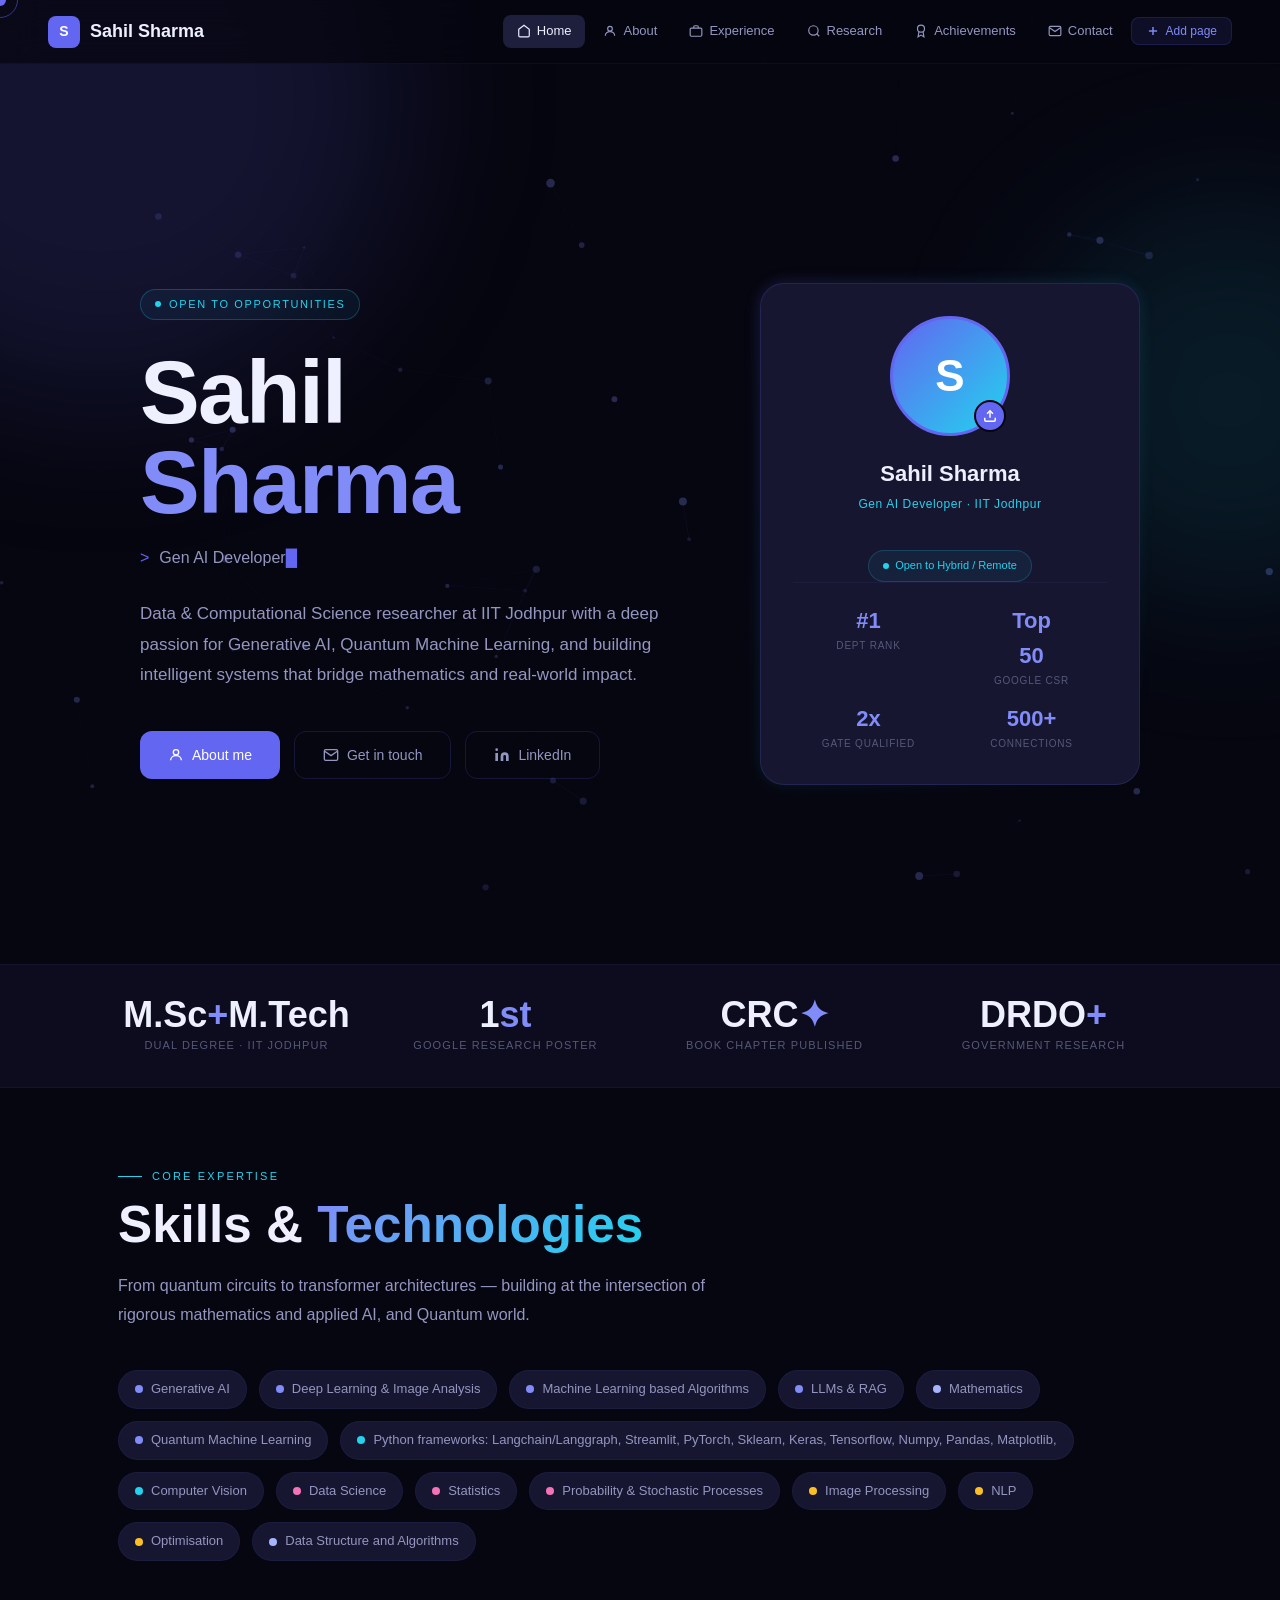
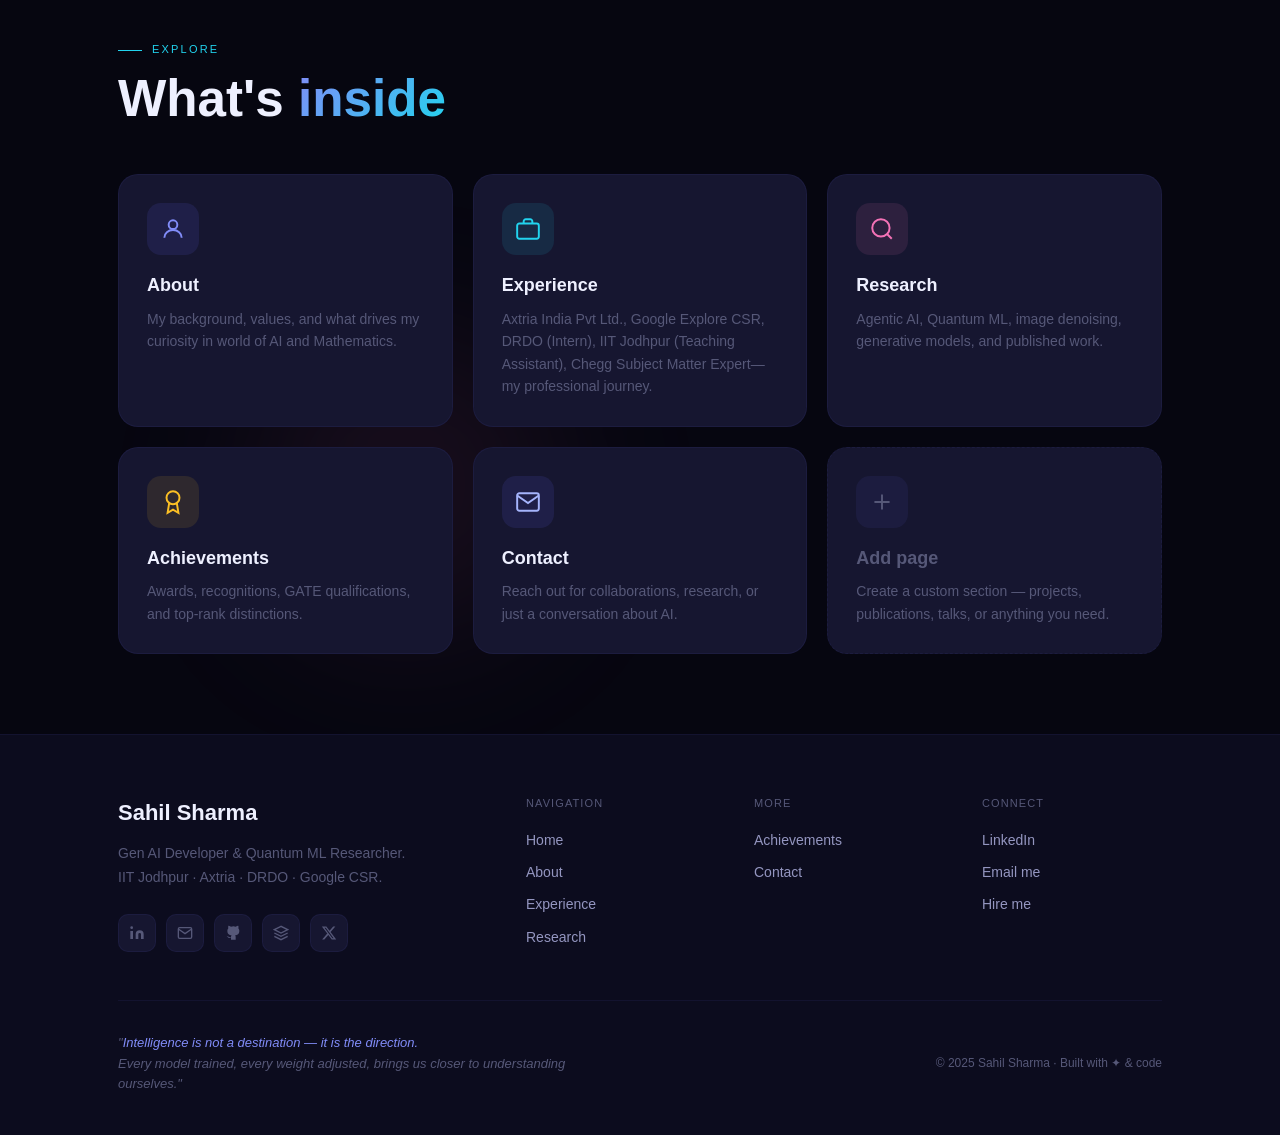
==== commit 07483aa8: "Update index.html" ====
--- a/index.html
+++ b/index.html
@@ -313,25 +313,24 @@
       <div class="section-eyebrow" data-reveal>Core Expertise</div>
       <h2 class="section-title" data-reveal>Skills &amp; <span class="highlight">Technologies</span></h2>
       <p class="section-sub" data-reveal data-delay="0.1s">
-        From quantum circuits to transformer architectures — building at the intersection of rigorous mathematics and applied AI.
+        From quantum circuits to transformer architectures — building at the intersection of rigorous mathematics and applied AI, and Quantum world.
       </p>
       <div class="skills-scroll" data-reveal data-delay="0.2s">
         <div class="skill-chip"><span class="dot" style="background:#818cf8"></span>Generative AI</div>
+        <div class="skill-chip"><span class="dot" style="background:#818cf8"></span>Deep Learning & Image Analysis</div>
+        <div class="skill-chip"><span class="dot" style="background:#818cf8"></span>Machine Learning based Algorithms</div>
         <div class="skill-chip"><span class="dot" style="background:#818cf8"></span>LLMs &amp; RAG</div>
-        <div class="skill-chip"><span class="dot" style="background:#818cf8"></span>Quantum ML</div>
-        <div class="skill-chip"><span class="dot" style="background:#22d3ee"></span>Python</div>
-        <div class="skill-chip"><span class="dot" style="background:#22d3ee"></span>PyTorch</div>
-        <div class="skill-chip"><span class="dot" style="background:#22d3ee"></span>TensorFlow</div>
-        <div class="skill-chip"><span class="dot" style="background:#22d3ee"></span>Deep Learning</div>
+        <div class="skill-chip"><span class="dot" style="background:#a5b4fc"></span>Mathematics</div>
+        <div class="skill-chip"><span class="dot" style="background:#818cf8"></span>Quantum Machine Learning</div>
+        <div class="skill-chip"><span class="dot" style="background:#22d3ee"></span>Python frameworks: Langchain/Langgraph, Streamlit, PyTorch, Sklearn, Keras, Tensorflow, Numpy, Pandas, Matplotlib,  </div>
         <div class="skill-chip"><span class="dot" style="background:#22d3ee"></span>Computer Vision</div>
         <div class="skill-chip"><span class="dot" style="background:#f472b6"></span>Data Science</div>
         <div class="skill-chip"><span class="dot" style="background:#f472b6"></span>Statistics</div>
-        <div class="skill-chip"><span class="dot" style="background:#f472b6"></span>Stochastic Processes</div>
+        <div class="skill-chip"><span class="dot" style="background:#f472b6"></span>Probability & Stochastic Processes</div>
         <div class="skill-chip"><span class="dot" style="background:#fbbf24"></span>Image Processing</div>
         <div class="skill-chip"><span class="dot" style="background:#fbbf24"></span>NLP</div>
         <div class="skill-chip"><span class="dot" style="background:#fbbf24"></span>Optimisation</div>
-        <div class="skill-chip"><span class="dot" style="background:#a5b4fc"></span>Mathematics</div>
-        <div class="skill-chip"><span class="dot" style="background:#a5b4fc"></span>DSA</div>
+        <div class="skill-chip"><span class="dot" style="background:#a5b4fc"></span>Data Structure and Algorithms</div>
       </div>
     </div>
   </section>
@@ -347,21 +346,21 @@
             <svg viewBox="0 0 24 24" fill="none" stroke="#818cf8" stroke-width="1.8"><circle cx="12" cy="8" r="4"/><path d="M4 20c0-4 3.6-7 8-7s8 3 8 7"/></svg>
           </div>
           <div class="page-card-title">About</div>
-          <div class="page-card-desc">My background, values, and what drives my curiosity in AI and mathematics.</div>
+          <div class="page-card-desc">My background, values, and what drives my curiosity in world of AI and Mathematics.</div>
         </a>
         <a href="pages/experience.html" class="page-card" data-reveal data-delay="0.05s">
           <div class="page-card-icon" style="background:rgba(34,211,238,0.1);">
             <svg viewBox="0 0 24 24" fill="none" stroke="#22d3ee" stroke-width="1.8"><rect x="2" y="7" width="20" height="14" rx="2"/><path d="M16 7V5a2 2 0 0 0-2-2h-4a2 2 0 0 0-2 2v2"/></svg>
           </div>
           <div class="page-card-title">Experience</div>
-          <div class="page-card-desc">Axtria, Google CSR, DRDO, IIT Jodhpur TA, Chegg — my professional journey.</div>
+          <div class="page-card-desc">Axtria India Pvt Ltd., Google Explore CSR, DRDO (Intern), IIT Jodhpur (Teaching Assistant), Chegg Subject Matter Expert— my professional journey.</div>
         </a>
         <a href="pages/research.html" class="page-card" data-reveal data-delay="0.1s">
           <div class="page-card-icon" style="background:rgba(244,114,182,0.1);">
             <svg viewBox="0 0 24 24" fill="none" stroke="#f472b6" stroke-width="1.8"><circle cx="11" cy="11" r="8"/><path d="m21 21-4.35-4.35"/></svg>
           </div>
           <div class="page-card-title">Research</div>
-          <div class="page-card-desc">Quantum ML, image denoising, generative models, and published work.</div>
+          <div class="page-card-desc">Agentic AI, Quantum ML, image denoising, generative models, and published work.</div>
         </a>
         <a href="pages/achievements.html" class="page-card" data-reveal data-delay="0.15s">
           <div class="page-card-icon" style="background:rgba(251,191,36,0.1);">
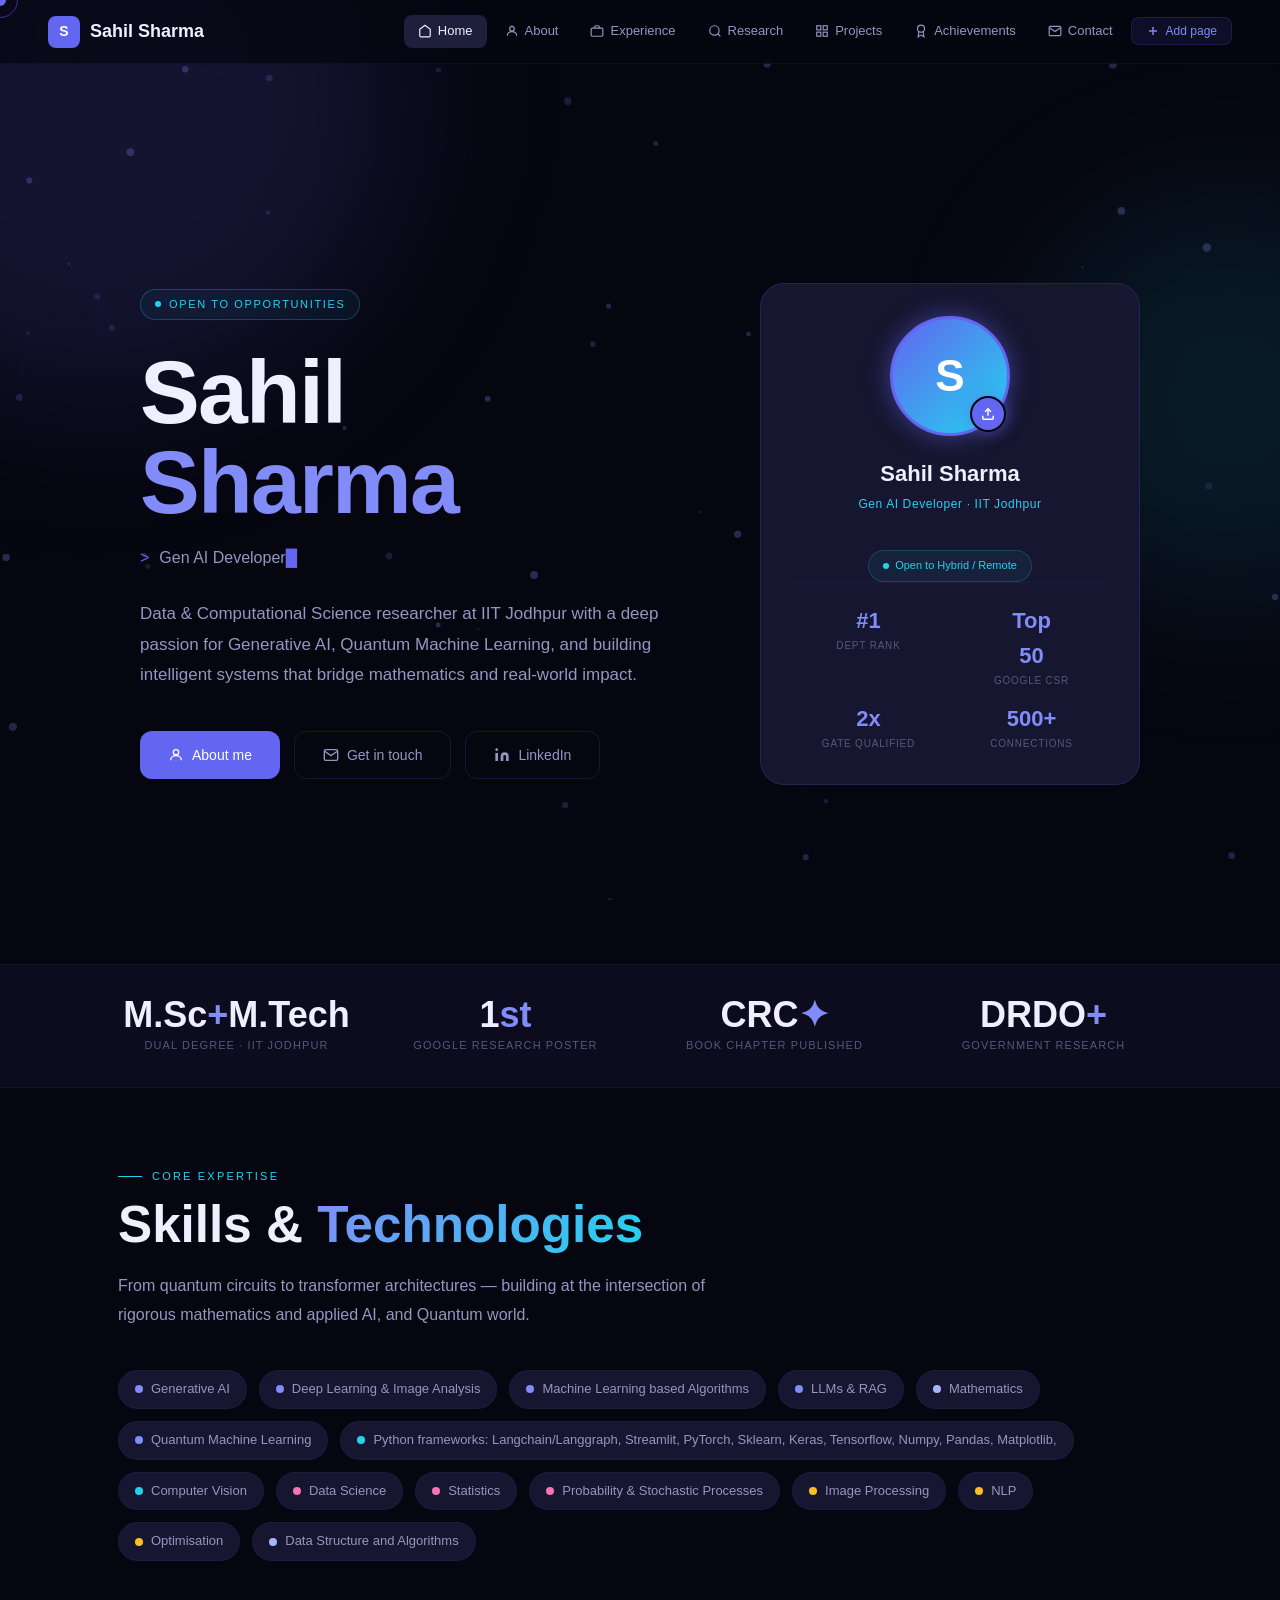
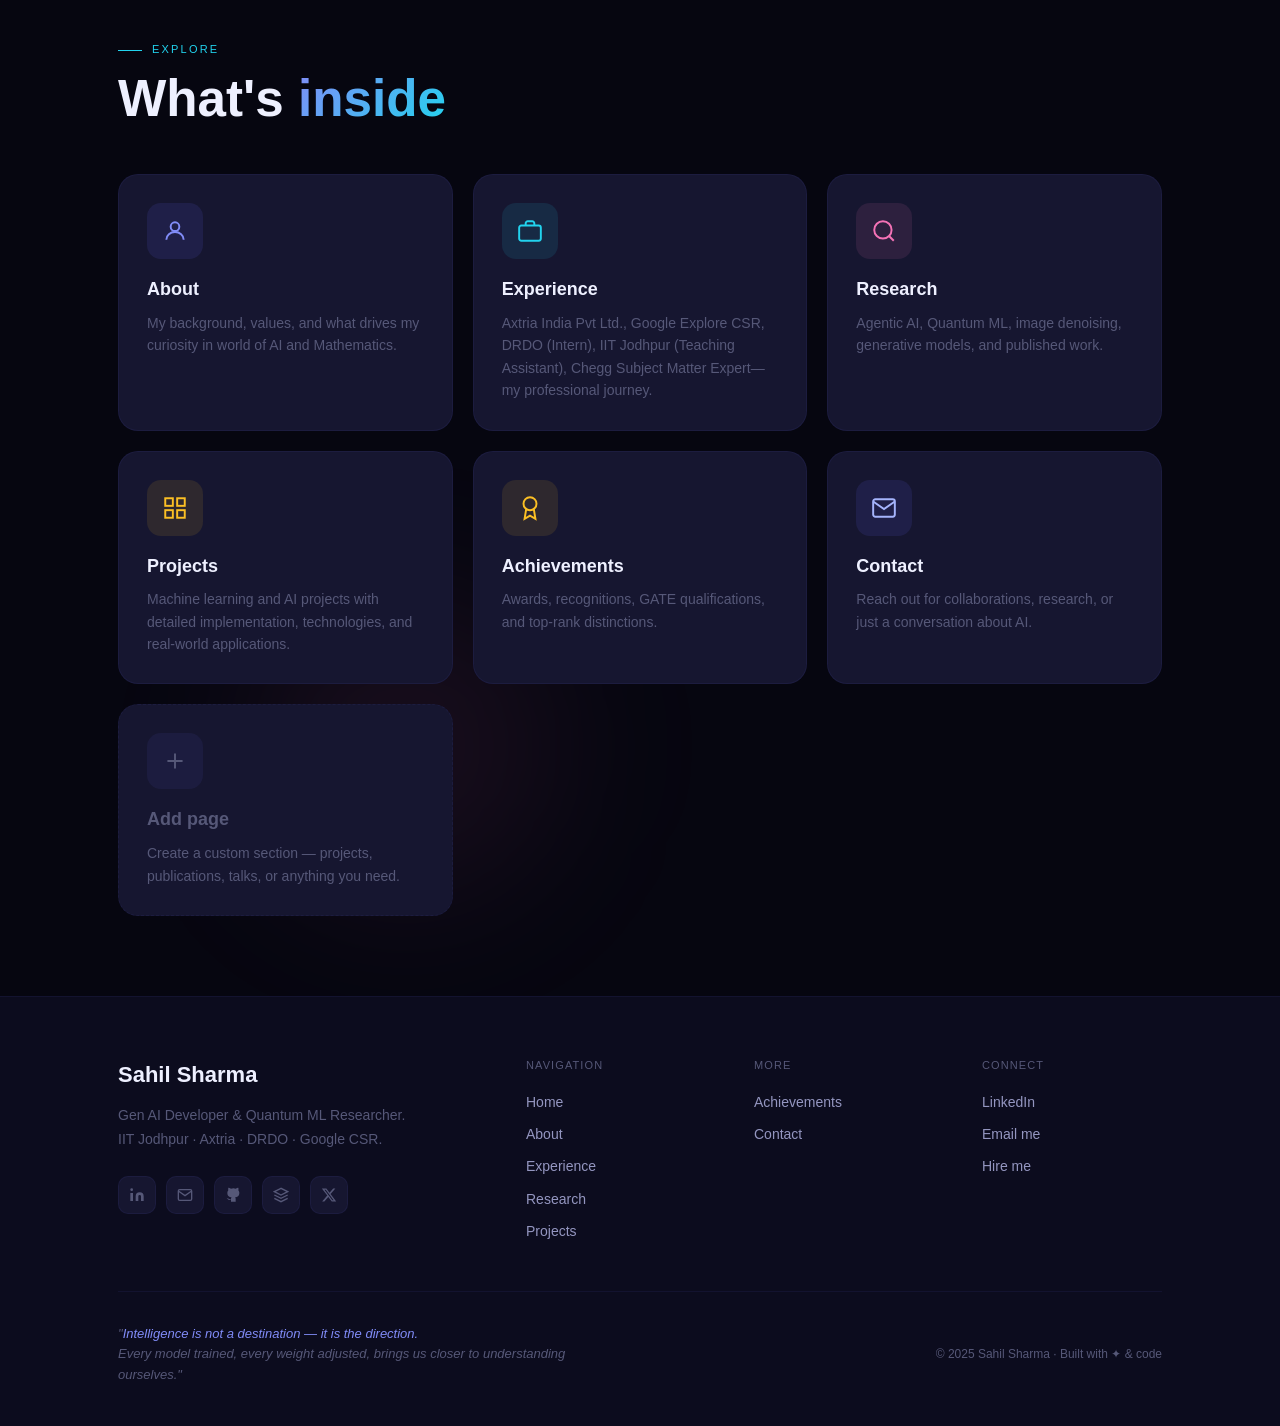
==== commit d129aa91: "feat: Add enhanced UI animations, profile pic upload, projects page, and bug fixes - Enhanced animat" ====
--- a/index.html
+++ b/index.html
@@ -61,6 +61,8 @@
   text-align: center;
   position: relative;
   animation: float 5s ease-in-out infinite;
+  transition: all 0.4s cubic-bezier(0.34, 1.56, 0.64, 1);
+  overflow: hidden;
 }
 .profile-card::before {
   content: '';
@@ -70,17 +72,28 @@
   z-index: -1;
   filter: blur(8px);
   opacity: 0.6;
-}
+  transition: opacity 0.3s;
+}
+.profile-card:hover {
+  border-color: var(--cyan);
+  transform: translateY(-8px);
+  box-shadow: 0 20px 40px rgba(99,102,241,0.2), 0 0 40px rgba(34,211,238,0.1);
+}
+.profile-card:hover::before { opacity: 0.9; }
 .pfp-wrap {
   position: relative;
   width: 120px; height: 120px;
   margin: 0 auto 20px;
   cursor: pointer;
-}
+  transition: all 0.4s cubic-bezier(0.34, 1.56, 0.64, 1);
+}
+.pfp-wrap:hover { transform: scale(1.08) rotateZ(3deg); }
 .pfp-img {
   width: 120px; height: 120px; border-radius: 50%;
   object-fit: cover; display: none;
   border: 3px solid var(--accent);
+  box-shadow: 0 0 24px rgba(99,102,241,0.5), inset 0 0 24px rgba(99,102,241,0.2);
+  animation: float 3.5s ease-in-out infinite;
 }
 .pfp-placeholder {
   width: 120px; height: 120px; border-radius: 50%;
@@ -89,16 +102,32 @@
   font-family: var(--font-display);
   font-size: 44px; font-weight: 800; color: #fff;
   border: 3px solid var(--accent);
+  box-shadow: 0 0 24px rgba(99,102,241,0.5);
+  animation: float 3.5s ease-in-out infinite;
+  position: relative;
+}
+.pfp-placeholder::after {
+  content: '';
+  position: absolute; inset: -4px;
+  border-radius: 50%;
+  background: conic-gradient(from 0deg, var(--accent), var(--cyan), var(--accent));
+  z-index: -1;
+  opacity: 0;
+  animation: pulse 2s ease-in-out infinite;
 }
 .pfp-upload-badge {
   position: absolute; bottom: 4px; right: 4px;
-  width: 32px; height: 32px; border-radius: 50%;
+  width: 36px; height: 36px; border-radius: 50%;
   background: var(--accent); border: 2px solid var(--bg);
   display: flex; align-items: center; justify-content: center;
   color: #fff; cursor: pointer;
-  transition: transform 0.2s;
-}
-.pfp-upload-badge:hover { transform: scale(1.1); }
+  transition: all 0.3s cubic-bezier(0.34, 1.56, 0.64, 1);
+  box-shadow: 0 0 16px rgba(99,102,241,0.6);
+}
+.pfp-upload-badge:hover { 
+  transform: scale(1.2) rotateZ(-20deg); 
+  box-shadow: 0 0 24px rgba(99,102,241,0.9), 0 0 40px rgba(34,211,238,0.4);
+}
 .pfp-upload-badge svg { width: 14px; height: 14px; }
 #pfp-upload { display: none; }
 .profile-card-name {
@@ -160,11 +189,27 @@
   padding: 8px 16px; border-radius: 100px;
   background: var(--surface); border: 1px solid var(--border2);
   font-size: 13px; color: var(--text2);
-  transition: all 0.25s; cursor: default;
+  transition: all 0.3s cubic-bezier(0.34, 1.56, 0.64, 1); 
+  cursor: default;
   white-space: nowrap;
-}
-.skill-chip:hover { border-color: var(--accent); color: var(--text); transform: translateY(-2px); }
-.skill-chip .dot { width:8px;height:8px;border-radius:50%;flex-shrink:0; }
+  position: relative;
+  overflow: hidden;
+}
+.skill-chip::before {
+  content: '';
+  position: absolute; inset: 0;
+  background: linear-gradient(90deg, transparent, rgba(34,211,238,0.2), transparent);
+  transform: translateX(-100%);
+  transition: transform 0.5s ease;
+}
+.skill-chip:hover::before { transform: translateX(100%); }
+.skill-chip:hover { 
+  border-color: var(--accent); 
+  color: var(--text); 
+  transform: translateY(-3px) scale(1.05);
+  box-shadow: 0 8px 16px rgba(99,102,241,0.2);
+}
+.skill-chip .dot { width:8px;height:8px;border-radius:50%;flex-shrink:0; animation: pulse 2s ease-in-out infinite; }
 
 /* Page Teaser Cards */
 .pages-grid {
@@ -176,8 +221,16 @@
   display: block; text-decoration: none;
   background: var(--surface); border: 1px solid var(--border2);
   border-radius: var(--radius-lg); padding: 28px;
-  transition: all 0.3s; position: relative; overflow: hidden;
-  group: true;
+  transition: all 0.4s cubic-bezier(0.34, 1.56, 0.64, 1); 
+  position: relative; overflow: hidden;
+  cursor: pointer;
+}
+.page-card::before {
+  content: '';
+  position: absolute; inset: 0;
+  background: linear-gradient(135deg, rgba(99,102,241,0.1), transparent);
+  opacity: 0;
+  transition: opacity 0.3s;
 }
 .page-card::after {
   content: '→';
@@ -185,20 +238,35 @@
   transform: translateY(-50%) translateX(8px);
   opacity: 0; color: var(--accent2);
   font-size: 20px; transition: all 0.3s;
-}
-.page-card:hover { border-color: var(--accent); transform: translateY(-4px); }
+  font-weight: bold;
+}
+.page-card:hover { 
+  border-color: var(--accent); 
+  transform: translateY(-6px) scale(1.02); 
+  box-shadow: 0 16px 32px rgba(99,102,241,0.2);
+}
+.page-card:hover::before { opacity: 1; }
 .page-card:hover::after { opacity: 1; transform: translateY(-50%) translateX(0); }
 .page-card-icon {
-  width: 52px; height: 52px; border-radius: 14px;
+  width: 56px; height: 56px; border-radius: 14px;
   display: flex; align-items: center; justify-content: center;
   margin-bottom: 16px;
-}
+  transition: all 0.3s;
+  animation: float 3s ease-in-out infinite;
+}
+.page-card:hover .page-card-icon { transform: scale(1.1) rotateZ(5deg); }
 .page-card-icon svg { width: 26px; height: 26px; }
 .page-card-title {
   font-family: var(--font-display); font-size: 18px; font-weight: 700;
   color: var(--text); margin-bottom: 8px;
-}
-.page-card-desc { font-size: 14px; color: var(--text3); line-height: 1.6; }
+  transition: color 0.3s;
+}
+.page-card:hover .page-card-title { color: var(--accent2); }
+.page-card-desc { 
+  font-size: 14px; color: var(--text3); line-height: 1.6; 
+  transition: color 0.3s;
+}
+.page-card:hover .page-card-desc { color: var(--text2); }
 
 @media(max-width:900px){
   .hero-inner { grid-template-columns:1fr; }
@@ -362,21 +430,28 @@
           <div class="page-card-title">Research</div>
           <div class="page-card-desc">Agentic AI, Quantum ML, image denoising, generative models, and published work.</div>
         </a>
-        <a href="pages/achievements.html" class="page-card" data-reveal data-delay="0.15s">
+        <a href="pages/projects.html" class="page-card" data-reveal data-delay="0.15s">
+          <div class="page-card-icon" style="background:rgba(251,191,36,0.1);">
+            <svg viewBox="0 0 24 24" fill="none" stroke="#fbbf24" stroke-width="1.8"><rect x="3" y="3" width="7" height="7"/><rect x="14" y="3" width="7" height="7"/><rect x="14" y="14" width="7" height="7"/><rect x="3" y="14" width="7" height="7"/></svg>
+          </div>
+          <div class="page-card-title">Projects</div>
+          <div class="page-card-desc">Machine learning and AI projects with detailed implementation, technologies, and real-world applications.</div>
+        </a>
+        <a href="pages/achievements.html" class="page-card" data-reveal data-delay="0.2s">
           <div class="page-card-icon" style="background:rgba(251,191,36,0.1);">
             <svg viewBox="0 0 24 24" fill="none" stroke="#fbbf24" stroke-width="1.8"><circle cx="12" cy="8" r="6"/><path d="M15.477 12.89L17 22l-5-3-5 3 1.523-9.11"/></svg>
           </div>
           <div class="page-card-title">Achievements</div>
           <div class="page-card-desc">Awards, recognitions, GATE qualifications, and top-rank distinctions.</div>
         </a>
-        <a href="pages/contact.html" class="page-card" data-reveal data-delay="0.2s">
+        <a href="pages/contact.html" class="page-card" data-reveal data-delay="0.25s">
           <div class="page-card-icon" style="background:rgba(99,102,241,0.12);">
             <svg viewBox="0 0 24 24" fill="none" stroke="#a5b4fc" stroke-width="1.8"><path d="M4 4h16c1.1 0 2 .9 2 2v12c0 1.1-.9 2-2 2H4c-1.1 0-2-.9-2-2V6c0-1.1.9-2 2-2z"/><polyline points="22,6 12,13 2,6"/></svg>
           </div>
           <div class="page-card-title">Contact</div>
           <div class="page-card-desc">Reach out for collaborations, research, or just a conversation about AI.</div>
         </a>
-        <div class="page-card" id="add-page-trigger" style="cursor:pointer;border-style:dashed;" data-reveal data-delay="0.25s" onclick="document.getElementById('add-page-btn').click()">
+        <div class="page-card" id="add-page-trigger" style="cursor:pointer;border-style:dashed;" data-reveal data-delay="0.3s" onclick="document.getElementById('add-page-btn').click()">
           <div class="page-card-icon" style="background:rgba(99,102,241,0.08);">
             <svg viewBox="0 0 24 24" fill="none" stroke="#565878" stroke-width="1.8"><line x1="12" y1="5" x2="12" y2="19"/><line x1="5" y1="12" x2="19" y2="12"/></svg>
           </div>
--- a/css/main.css
+++ b/css/main.css
@@ -36,7 +36,7 @@
   min-height: 100vh;
   overflow-x: hidden;
   line-height: 1.6;
-  cursor: none;
+  cursor: auto;
 }
 
 /* ── Custom Cursor ── */
@@ -424,12 +424,20 @@
 @keyframes float    { 0%,100%{transform:translateY(0)} 50%{transform:translateY(-8px)} }
 @keyframes scanline { from{transform:translateY(-100%)} to{transform:translateY(100vh)} }
 @keyframes glow     { 0%,100%{box-shadow:0 0 8px var(--accent)} 50%{box-shadow:0 0 24px var(--accent)} }
+@keyframes shimmer  { 0%{background-position:0% 50%}50%{background-position:100% 50%}100%{background-position:0% 50%} }
+@keyframes pulse    { 0%{opacity:1}50%{opacity:0.5}100%{opacity:1} }
+@keyframes slideIn  { from{transform:translateX(-100%);opacity:0}to{transform:translateX(0);opacity:1} }
+@keyframes bounce   { 0%,100%{transform:translateY(0)}50%{transform:translateY(-8px)} }
+@keyframes rotateIn { from{transform:rotate(-180deg);opacity:0}to{transform:rotate(0);opacity:1} }
 
 .anim-fade-up   { animation: fadeUp 0.7s ease both; }
 .anim-fade-up-2 { animation: fadeUp 0.7s 0.15s ease both; }
 .anim-fade-up-3 { animation: fadeUp 0.7s 0.3s ease both; }
 .anim-fade-up-4 { animation: fadeUp 0.7s 0.45s ease both; }
 .anim-float     { animation: float 4s ease-in-out infinite; }
+.anim-pulse     { animation: pulse 2s ease-in-out infinite; }
+.anim-bounce    { animation: bounce 1s ease-in-out infinite; }
+.anim-shimmer   { animation: shimmer 3s ease-in-out infinite; background-size: 200% 200%; }
 
 /* ── Responsive ── */
 @media(max-width:900px){
